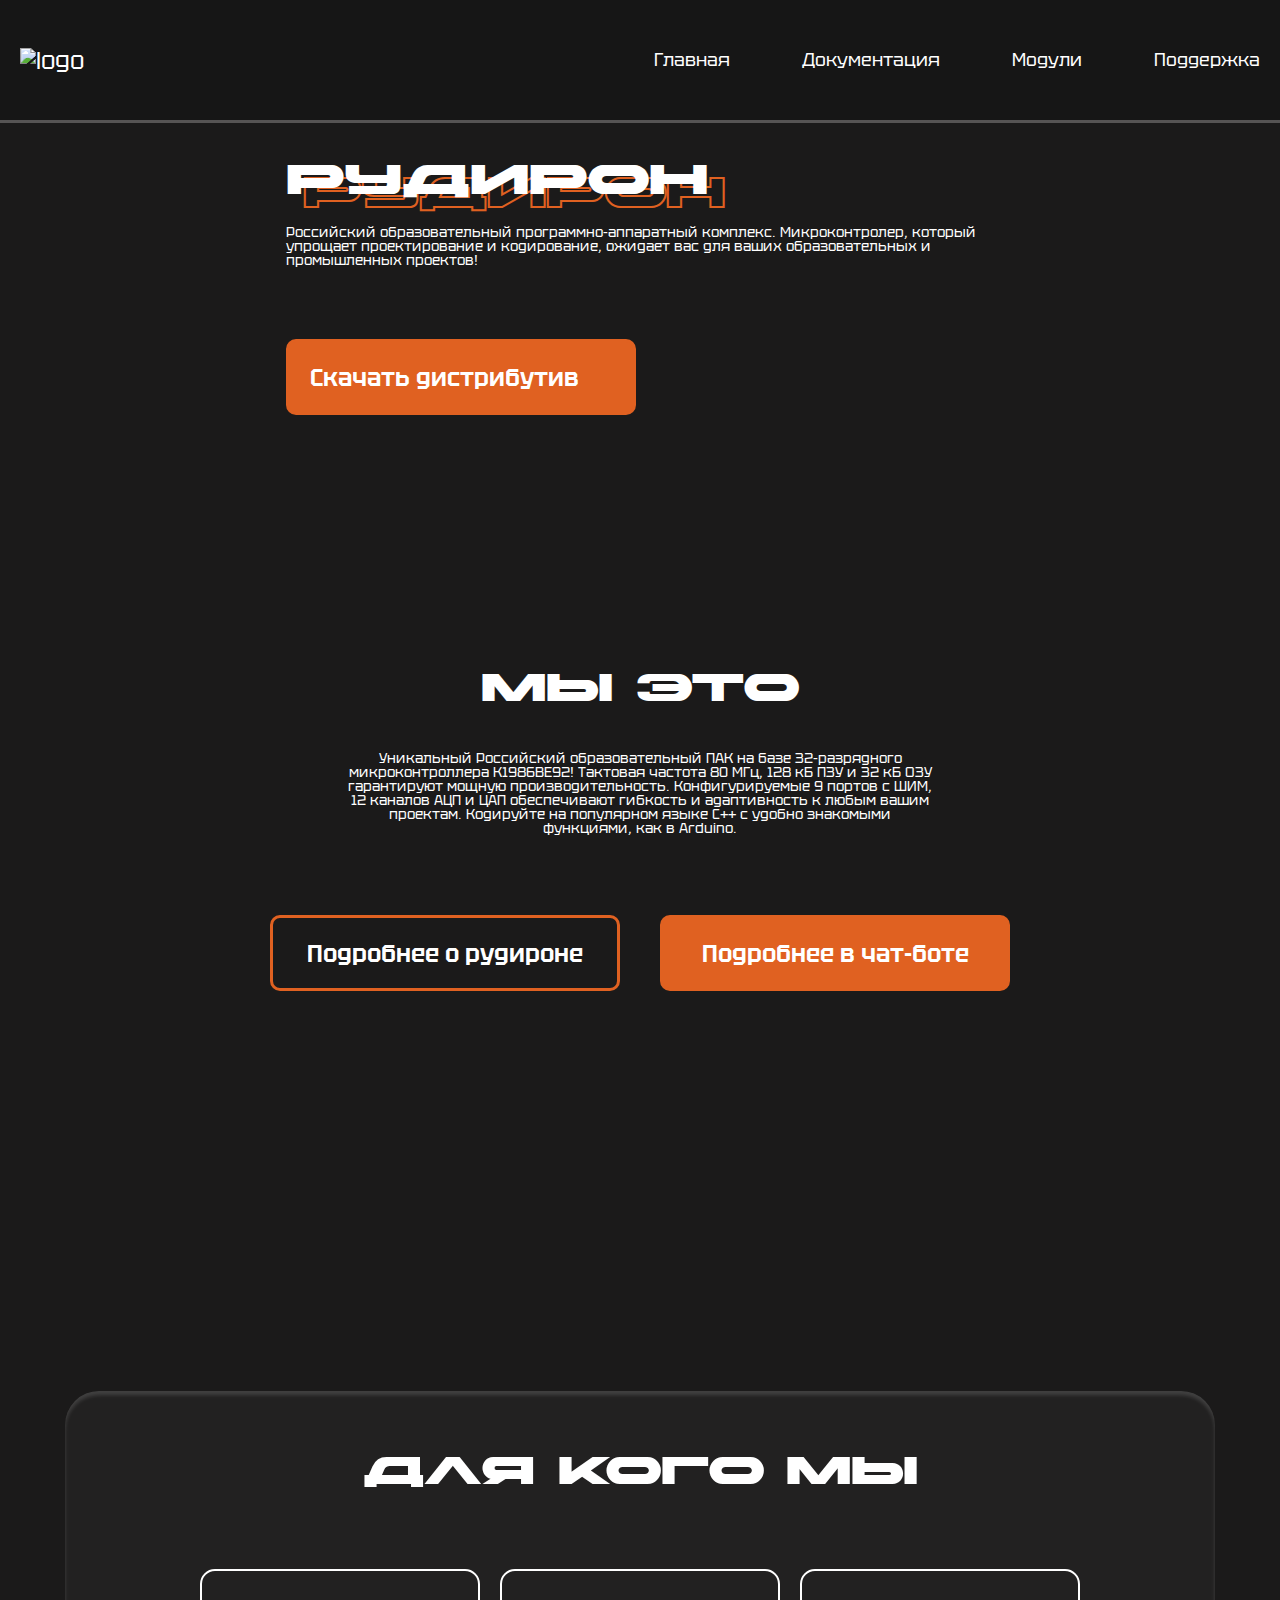
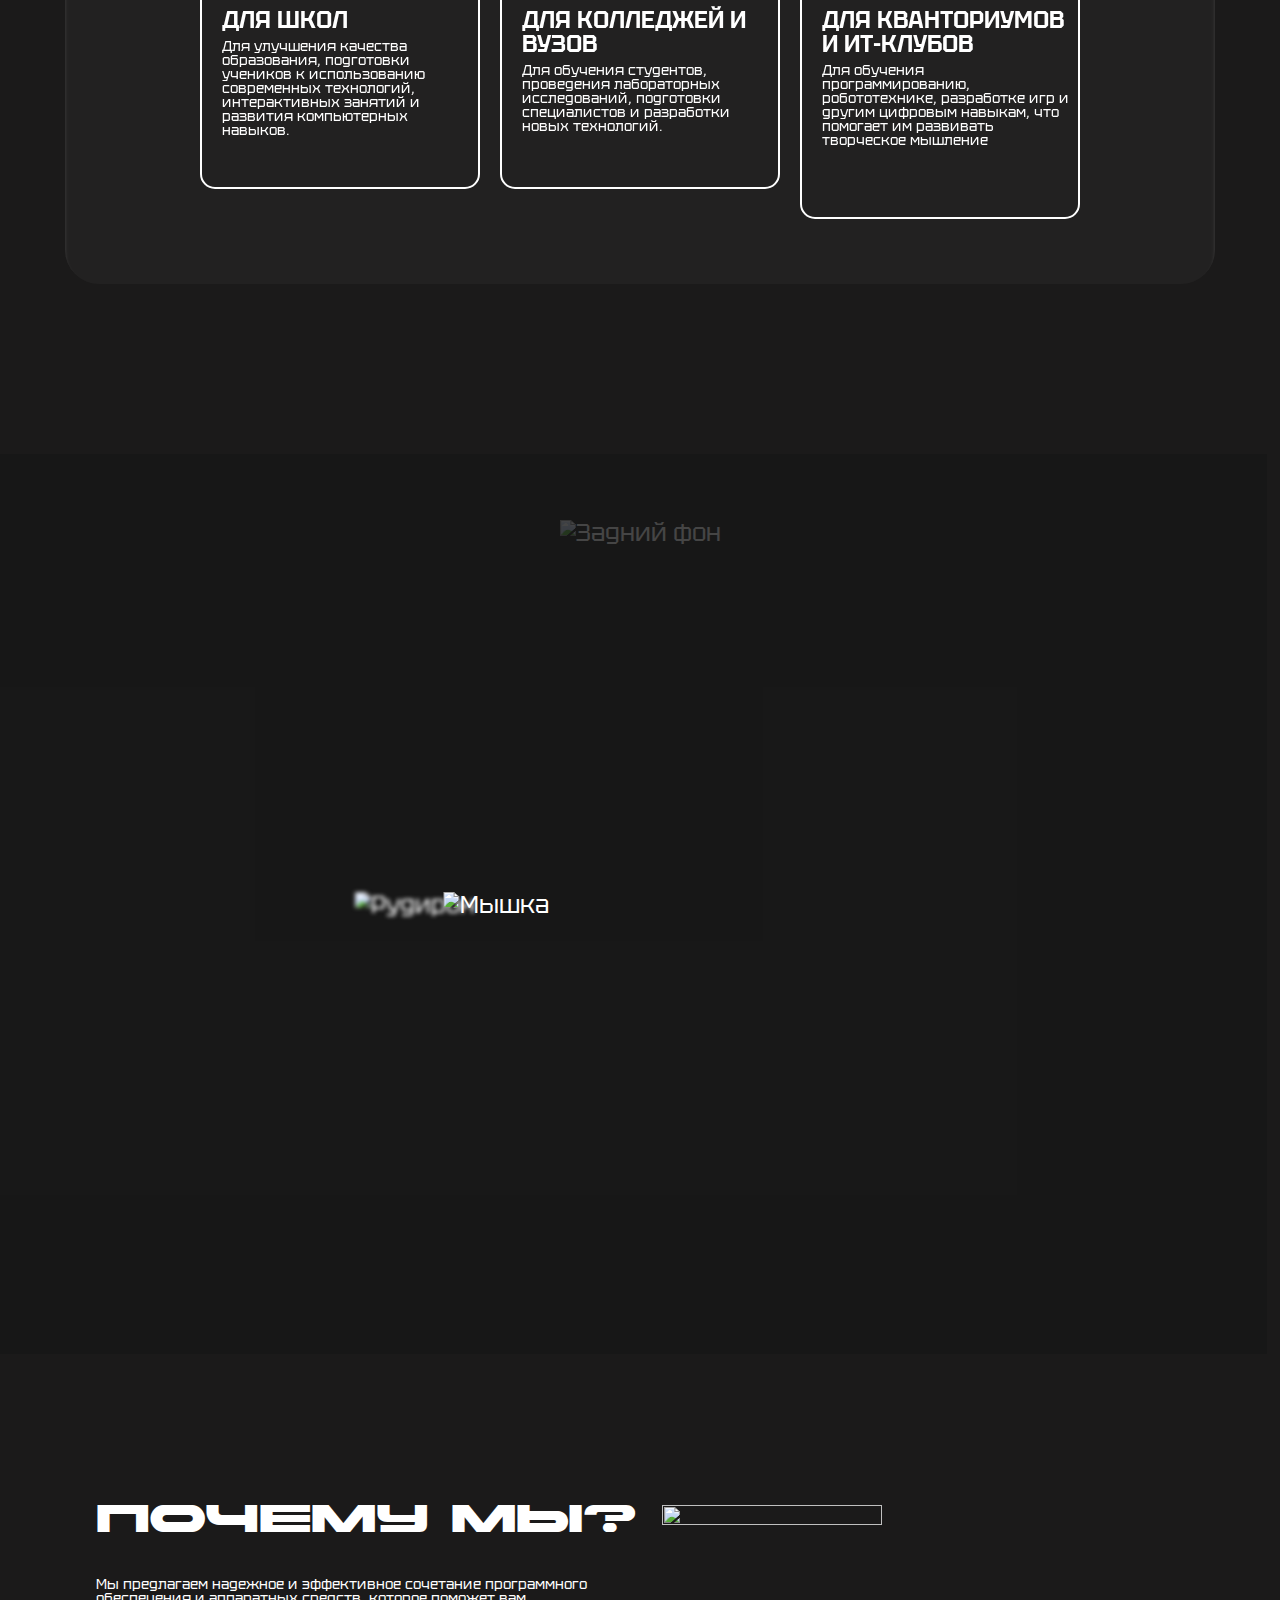
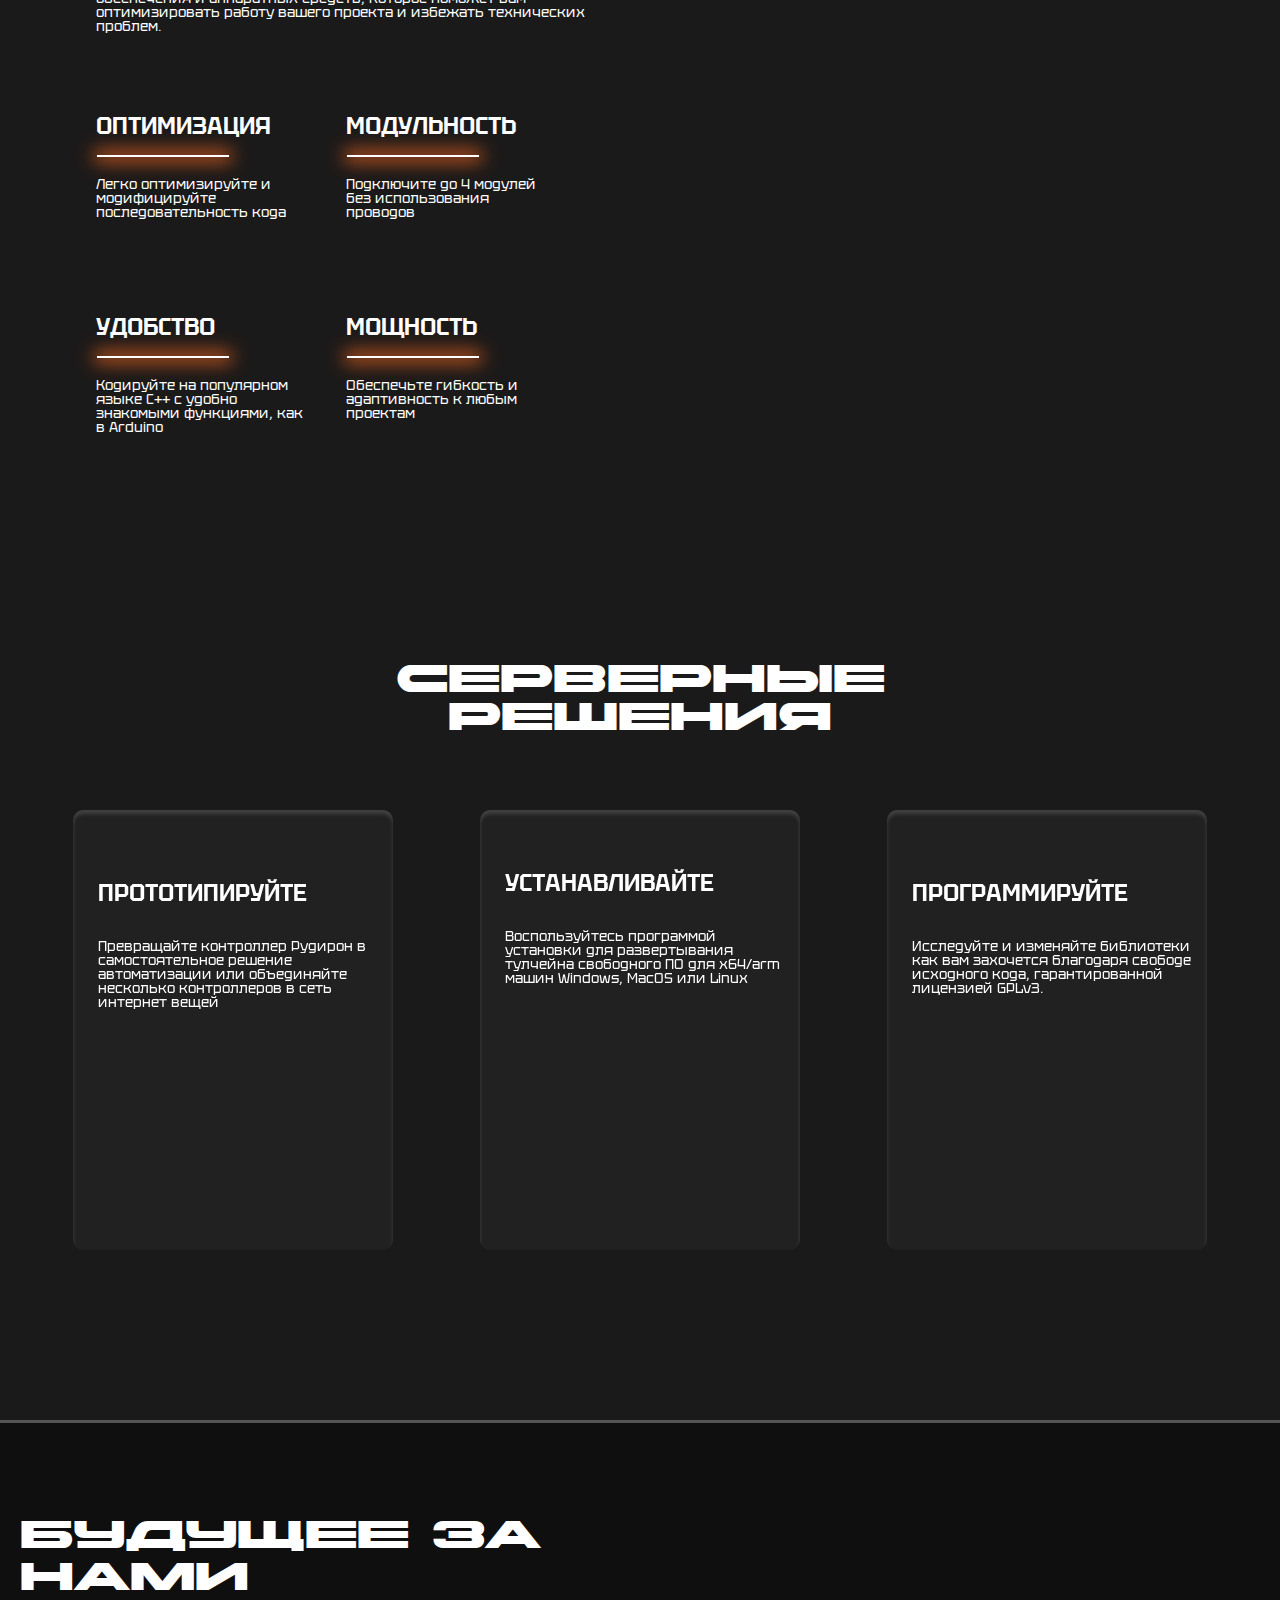
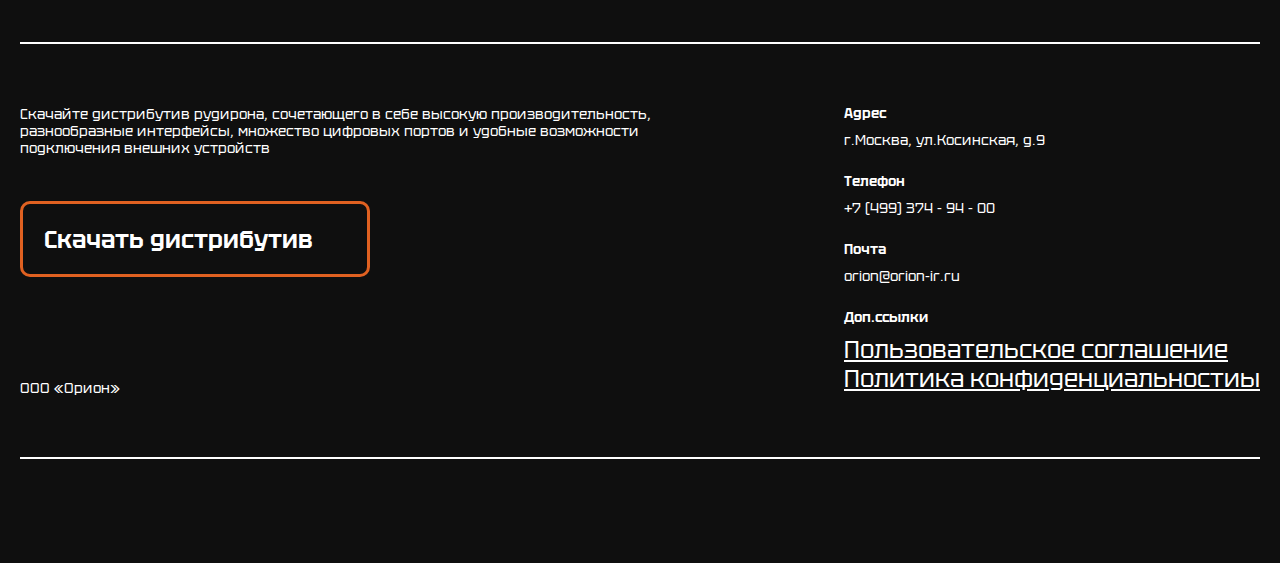
==== index.html @ d5feb209 "Add files via upload" ====
<!DOCTYPE html>
<html lang="ru">
<head>
	<meta charset="UTF-8">
	<meta name="viewport" content="width=device-width">
	<title>RUDIRON</title>
	<link rel="stylesheet" href="css/main.css">
	<link rel="stylesheet" href="css/slider.css">
	<link rel="stylesheet" href="css/index.css">
	<link rel="stylesheet" href="libs/swiper-bundle.min.css">
	<link rel="stylesheet" href="css/main-media.css">
	<link rel="stylesheet" href="./css/desktop.css">
	<link rel="stylesheet" href="./css//mobile.css">
</head>
<body>
	<div class="wrapper">
		<header id="header" class="header">
			<div class="header__container _container">
				<a href="index.html" class="header__logo">
					<img src="img/logo.svg" alt="logo" class="logo">
				</a>
				<button aria-label="Меню" class="header__burger button-reset"></button>
				<nav class="header__menu menu">
					<ul class="menu__list">
						<li class="menu__item">
							<a href="index.html" class="menu__link">Главная</a>
						</li>
						<li class="menu__item">
							<a href="docs.html" class="menu__link">Документация</a>
						</li>
						<li class="menu__item">
							<a href="" class="menu__link">Модули</a>
						</li>
						<li class="menu__item">
							<a href="support.html" class="menu__link">Поддержка</a>
						</li>
					</ul>
				</nav>
			</div>		
		</header>	
		<main id="main" class="main">	
			<div class="main__container _container">
				<div class="main__offer">
					<div class="main__information">
						<h1 class="main__title"><span class="main__title-shadow">РУДИРОН</span>РУДИРОН</h1>
						<p class="main__text">Российский образовательный программно-аппаратный комплекс. Микроконтролер,
							 который упрощает проектирование и кодирование, ожидает вас для ваших образовательных и промышленных проектов! </p>
							 <a href="" class="info-download__button button-two">Скачать дистрибутив<span class="button__download-icon"></span></a>

					</div>
					

					<img src="img/plate.png" alt="" class="main__image">
				</div>
			</div>
		</main>

		<section id="section" class="section">
			<div class="section__container _container">
				
					<div class="section__about">
						
						<h2 class="about__title">МЫ ЭТО</h2>
						<p class="about__text">Уникальный Российский образовательный ПАК на базе
							32-разрядного микроконтроллера К1986ВЕ92! Тактовая частота 80 МГц, 128 кБ ПЗУ и 32 кБ ОЗУ гарантируют мощную производительность. Конфигурируемые 9 портов с ШИМ, 
						   12 каналов АЦП и ЦАП обеспечивают гибкость и адаптивность 
						   к любым вашим проектам. Кодируйте на популярном языке C++ 
						   с удобно знакомыми функциями, как в Arduino. </p>
						<div class="about__buttons">
							<a class="about__button btn_about  button-one" onclick="togglePopup()">Подробнее о рудироне</a>

								<div class="popup" id="popup">
									<img src="img/close.svg" alt="" class="close-btn" onclick="togglePopup()">
									<div class="slider">
										<h2 class="slyder__title">РУДИРОН</h2>
										
										<div class="slides" id="slides">
											
											<div class="slide slider__block">
												<p>1. Построен на базе отечественного 32-разрядного микроконтроллера К1986ВЕ92 с тактовой частотой 80 МГц.</p>
												<p>2. ПЗУ 128 кБ – ОЗУ – 32 кБ</p>
												<p>3. Количество портов с ШИМ – до 9. Количество каналов АЦП – до 12. Количество ЦАП - 1</p>
												<p>4. Внутрисхемная отладка – используется разъем на плате для подключения J-Link программатора и пошаговой отладки с просмотром содержимого микроконтроллера.</p>
												<p>5. Разработка кода и программирование может осуществляться на любой операционной системе. Библиотеки на С++ копируют названия функций Arduino.</p>
											</div>
											<div class="slide slider__block">
												<p>6. Дополнительно к контроллеру разработаны модули для промышленных интерфейсов RS485 и CAN (реализованы на отечественных микросхемах). На плате контроллера присутствуют отдельные разъемы для их быстрой установки.</p>
												<p>7. Контроллер позволяет масштабировать себя — разъемы установлены так, что контроллеры могут нанизываться друг на друга с автоматической организацией связи по CAN-интерфейсу. Мы получаем многопроцессорный контроллер с огромным количеством цифровых портов и разнообразных устройств.</p>
												<p>8. Контроллер позволяет старшеклассникам и студентам использовать операционные системы реального времени.</p>
												
											</div>
											<div class="slide slider__block">
												<p>9. Под радиомодули выделены отдельные разъемы для прямого подключения без использования проводов с отдельным стабилизатором питания 3.3 вольта на плате контроллера.</p>
												<p>10. Контроллер позволяет подключать сразу четыре модуля без использования проводов и дополнительных плат расширения — радиомодули, ЖК-экран, гироскоп с акселерометром , один из модулей интерфейсов CAN, RS485, RS232.</p>
												
											</div>
										</div>
									</div>

									
									<div class="controls">
										<button onclick="prevSlide()"><img src="img/slider_previous.svg" alt="" class="btn__previous"></button>
										<button onclick="nextSlide()"><img src="img/slider_next.svg" alt=""class="btn__next"></button>
									</div>
								</div>
							
							<a href="" class="about__button button-two btn2">Подробнее в чат-боте</a>
						</div>
		
					</div>
			</div>
		</section>


		<section id="for-whom" class="for-whom">
			<div class="for-whom__container">
		
					<div class="for-whom-section">
						<h2 class="for-whom__title">ДЛЯ КОГО МЫ</h2>
						<div class="from-whom__cards">
							<div class="from-whom__card">
								<img src="img/image1.png" alt="" class="card__img">
								<div class="cardinftext">
								<h3 class="card__title">ДЛЯ ШКОЛ</h3>
								<p class="card__text">Для улучшения качества образования, подготовки учеников
									к использованию современных технологий, интерактивных занятий 
									и развития компьютерных навыков.</p>
								</div>
								</div>
							<div class="from-whom__card from-whom__card1">
								<img src="img/image2.png" alt="" class="card__img">
									
								<div class="cardinftext">
									<h3 class="card__title">ДЛЯ КОЛЛЕДЖЕЙ
										И ВУЗОВ</h3>
									<p class="card__text">Для обучения студентов, проведения лабораторных исследований, подготовки специалистов 
										и разработки новых технологий.</p>
								</div>
							</div>
							<div class="from-whom__card">
								<img src="img/image3.png" alt="" class="card__img">
								<div class="cardinftext">
								<h3 class="card__title">ДЛЯ КВАНТОРИУМОВ И ИТ-КЛУБОВ</h3>
								<p class="card__text">Для обучения программированию, робототехнике, разработке игр 
									и другим цифровым навыкам,
									что помогает им развивать творческое мышление </p>
							</div>
						</div>
						</div>
		
		
					</div>
			</div>
		</section>
		<section id="plate" class="plate">
		<div class="mouse_wrapp" id="mouse_wrapp">
			<img src="./img/mouse.svg" alt="Мышка" class="mouse" id="mouse">
			<img src="./img/rudiron.svg" alt="Рудирон" class="rudiron">
		  </div>
		  <div class="wrapp" id="wrapp">
			<img src="./img/sun.svg" alt="Задний фон" class="sun">
			<div class="map" id="map">
			  <div class="item-1-1" onmouseover="item_over(['item-1-1__info-1', 'item-1-1__info-2', 'item-1-1__border-1', 'item-1-1__border-2'])" onmouseout="item_out(['item-1-1__info-1', 'item-1-1__info-2', 'item-1-1__border-1', 'item-1-1__border-2'])">
				<img src="./img/desktop/item-1-1.svg" id="item-1-1__info-1" alt="GPIO-1" class="item-1-1__info-1">
				<div class="item-1-1__border-1" id="item-1-1__border-1"></div>
				<img src="./img/desktop/item-1-2.svg" id="item-1-1__info-2" alt="Разъем для TFT модуля" class="item-1-1__info-2">
				<div class="item-1-1__border-2" id="item-1-1__border-2"></div>
			  </div>
			  <div class="item_1_2" onmouseover="item_over(['item-1-2__border-1', 'item-1-2__info-1', 'item-1-2__border-2', 'item-1-2__border-3', 'item-1-2__info-2'])" onmouseout="item_out(['item-1-2__border-1', 'item-1-2__info-1', 'item-1-2__border-2', 'item-1-2__border-3', 'item-1-2__info-2'])">
				<img src="./img/desktop/item-1-3.svg" id="item-1-2__info-1" alt="Пользовательские индикаторы и кнопки" class="item-1-2__info-1">
				<div class="item-1-2__border-1" id="item-1-2__border-1"></div>
				<img src="./img/desktop/item-1-4.svg" id="item-1-2__info-2" alt="Модуль расширения CAN/UART" class="item-1-2__info-2">
				<div class="item-1-2__border-2" id="item-1-2__border-2"></div>
				<div class="item-1-2__border-3" id="item-1-2__border-3"></div>
			  </div>
			  <div class="item_1_3" onmouseover="item_over(['item-1-3__border-1', 'item-1-3__info-1'])" onmouseout="item_out(['item-1-3__border-1', 'item-1-3__info-1'])">
				<img src="./img/desktop/item-1-5.svg" id="item-1-3__info-1" alt="GPIO-2"  class="item-1-3__info-1">
				<div class="item-1-3__border-1" id="item-1-3__border-1"></div>
			  </div>
			  <div class="item_2_1" onmouseover="item_over(['item-2-1__info-1', 'item-2-1__border-1', 'item-2-1__info-2', 'item-2-1__border-2', 'item-2-1__info-3', 'item-2-1__border-3'])"  onmouseout="item_out(['item-2-1__info-1', 'item-2-1__border-1', 'item-2-1__info-2', 'item-2-1__border-2', 'item-2-1__info-3', 'item-2-1__border-3'])">
				<img src="./img/desktop/item-2-1.svg" id="item-2-1__info-1" alt="Внешнее питание" class="item-2-1__info-1">
				<div class="item-2-1__border-1" id="item-2-1__border-1"></div>
				<img src="./img/desktop/item-2-2.svg" id="item-2-1__info-2" alt="Индикатор питания" class="item-2-1__info-2">
				<div class="item-2-1__border-2" id="item-2-1__border-2"></div>
				<img src="./img/desktop/item-2-3.svg" id="item-2-1__info-3" alt="Выбор источника питания" class="item-2-1__info-3">
				<div class="item-2-1__border-3" id="item-2-1__border-3"></div>
			  </div>
			  <div class="item_2_2" onmouseover="item_over(['item-2-2__info-1', 'item-2-2__border-1', 'item-2-2__border-2', 'item-2-2__info-2', 'item-2-2__border-2', 'item-2-2__info-3', 'item-2-2__border-3',  'item-1-2__border-2',  'item-1-2__info-2', 'item-1-2__border-3'])"  onmouseout="item_out(['item-2-2__info-1', 'item-2-2__border-1', 'item-2-2__border-2','item-2-2__border-2', 'item-2-2__info-2', 'item-2-2__border-2', 'item-2-2__info-3', 'item-2-2__border-3', 'item-1-2__border-2',  'item-1-2__info-2', 'item-1-2__border-3'])">
				<img src="./img/desktop/item-2-4.svg" id="item-2-2__info-1" alt="Микроконтроллер K1986BE92QI" class="item-2-2__info-1">
				<div class="item-2-2__border-1" id="item-2-2__border-1"></div>
				<img src="./img/desktop/item-2-5.svg" id="item-2-2__info-2" alt="Программирование по USB" class="item-2-2__info-2">
				<div class="item-2-2__border-2" id="item-2-2__border-2"></div>
				<img src="./img/desktop/item-2-6.svg" id="item-2-2__info-3" alt="Индикатор UART" class="item-2-2__info-3">
				<div class="item-2-2__border-3" id="item-2-2__border-3"></div>
			  </div>
			  <div class="item_2_3" onmouseover="item_over(['item-2-3__info-1', 'item-2-3__border-1', 'item-2-3__info-2', 'item-2-3__border-2', 'item-2-3__info-3', 'item-2-3__border-3', 'item-2-3__border-4'])" onmouseout="item_out(['item-2-3__info-1', 'item-2-3__border-1', 'item-2-3__info-2', 'item-2-3__border-2', 'item-2-3__info-3', 'item-2-3__border-3', 'item-2-3__border-4'])">
				<img src="./img/desktop/item-2-7.svg" id="item-2-3__info-1" alt="Модуль расширения CAN/UART" class="item-2-3__info-1">
				<div class="item-2-3__border-1" id="item-2-3__border-1"></div>
				<img src="./img/desktop/item-2-8.svg" id="item-2-3__info-2" alt="Кнопка пробуждения" class="item-2-3__info-2">
				<div class="item-2-3__border-2" id="item-2-3__border-2"></div>
				<img src="./img/desktop/item-2-9.svg" id="item-2-3__info-3" alt="Интерфейс J-Link программатора" class="item-2-3__info-3">
				<div class="item-2-3__border-3" id="item-2-3__border-3"></div>
				<div class="item-2-3__border-4" id="item-2-3__border-4"></div>
			  </div>
			  <div class="item_3_1" onmouseover="item_over(['item-3-1__info-1', 'item-3-1__border-1', 'item-3-1__border-2', 'item-3-1__info-2', 'item-3-1__border-3'])" onmouseout="item_out(['item-3-1__info-1', 'item-3-1__border-1','item-3-1__border-2', 'item-3-1__info-2', 'item-3-1__border-3'])">
				<img src="./img/desktop/item-3-1.svg" id="item-3-1__info-1" alt="Питание радиомодуля" class="item-3-1__info-1">
				<!-- <img src="./img//item-3-4.svg" id="item-3-1__info-1" alt="Питание радиомодуля" class="item-3-1__info-1"> -->
				<div class="item-3-1__border-1" id="item-3-1__border-1"></div>
				<div class="item-3-1__border-2" id="item-3-1__border-2"></div>
				<div class="item-3-1__border-3" id="item-3-1__border-3"></div>
			  </div>
			  <div class="item_3_2" onmouseover="item_over(['item-3-2__info-1', 'item-3-2__border-1', 'item-3-2__border-2', 'item-3-2__border-3', 'item-3-2__border-4', 'item-3-1__info-1', 'item-3-1__border-1', 'item-3-1__border-3', 'item-2-2__info-1', 'item-2-2__border-1'])" onmouseout="item_out(['item-3-2__info-1', 'item-3-2__border-1', 'item-3-2__border-2', 'item-3-2__border-3', 'item-3-2__border-4', 'item-3-1__info-1', 'item-3-1__border-1', 'item-3-1__border-3', 'item-2-2__info-1', 'item-2-2__border-1'])">
				<img src="./img/desktop/item-3-2.svg" id="item-3-2__info-1" alt="" class="item-3-2__info-1">
				<div class="item-3-2__border-1" id="item-3-2__border-1"></div>
				<div class="item-3-2__border-2" id="item-3-2__border-2"></div>
				<div class="item-3-2__border-3" id="item-3-2__border-3"></div>
				<div class="item-3-2__border-4" id="item-3-2__border-4"></div>
			  </div>
			  <div class="item_3_3" onmouseover="item_over(['item-3-3__border-1', 'item-3-3__info-1', 'item-2-3__info-2', 'item-2-3__border-2'])" onmouseout="item_out(['item-3-3__border-1', 'item-3-3__info-1', 'item-2-3__info-2', 'item-2-3__border-2'])">
				<img src="./img/desktop/item-3-3.svg" id="item-3-3__info-1" alt="nRF24L01" class="item-3-3__info-1">
				<div class="item-3-3__border-1" id="item-3-3__border-1"></div>
			  </div>
			</div>
		
		
			
			<div class="map_mobile map" id="map_mobile">
			  <div class="item-1-1" onmouseover="item_over(['item-1-1__info-1_mobile', 'item-1-1__info-2_mobile', 'item-1-1__border-1_mobile', 'item-1-1__border-2_mobile'])" onmouseout="item_out(['item-1-1__info-1_mobile', 'item-1-1__info-2_mobile', 'item-1-1__border-1_mobile', 'item-1-1__border-2_mobile'])">
				<img src="./img/mobile/item-1-1.svg" id="item-1-1__info-1_mobile" alt="GPIO-1" class="item-1-1__info-1_mobile mobile">
				<div class="item-1-1__border-1_mobile" id="item-1-1__border-1_mobile"></div>
				<img src="./img/mobile/item-1-2.svg" id="item-1-1__info-2_mobile" alt="Разъем для TFT модуля" class="item-1-1__info-2_mobile mobile">
				<div class="item-1-1__border-2_mobile" id="item-1-1__border-2_mobile"></div>
			  </div>
			  <div class="item_1_2" onmouseover="item_over(['item-1-2__info-1_mobile', 'item-1-2__info-2_mobile', 'item-1-2__border-1_mobile', 'item-1-2__border-2_mobile', 'item-1-2__border-3_mobile'])" onmouseout="item_out(['item-1-2__info-1_mobile', 'item-1-2__info-2_mobile', 'item-1-2__border-1_mobile', 'item-1-2__border-2_mobile', 'item-1-2__border-3_mobile'])"  >
				<img src="./img/mobile/item-1-3.svg" id="item-1-2__info-1_mobile" alt="Пользовательские индикаторы и кнопки" class="item-1-2__info-1_mobile mobile">
				<div class="item-1-2__border-1_mobile" id="item-1-2__border-1_mobile"></div>
				<img src="./img/mobile/item-1-4.svg" id="item-1-2__info-2_mobile" alt="Модуль расширения CAN/UART" class="item-1-2__info-2_mobile mobile">
				<div class="item-1-2__border-2_mobile" id="item-1-2__border-2_mobile"></div>
				<div class="item-1-2__border-3_mobile" id="item-1-2__border-3_mobile"></div>
			  </div>
			  <div class="item_1_3" onmouseover="item_over(['item-1-3__border-1_mobile', 'item-1-3__info-1_mobile'])" onmouseout="item_out(['item-1-3__border-1_mobile', 'item-1-3__info-1_mobile'])">
				<img src="./img/mobile/item-1-5.svg" id="item-1-3__info-1_mobile" alt="GPIO-2"  class="item-1-3__info-1_mobile mobile">
				<div class="item-1-3__border-1_mobile" id="item-1-3__border-1_mobile"></div>
			  </div>
			  <div class="item_2_1" onmouseover="item_over(['item-2-1__info-1_mobile', 'item-2-1__border-1_mobile', 'item-2-1__info-2_mobile', 'item-2-1__border-2_mobile', 'item-2-1__info-3_mobile', 'item-2-1__border-3_mobile'])"  onmouseout="item_out(['item-2-1__info-1_mobile', 'item-2-1__border-1_mobile', 'item-2-1__info-2_mobile', 'item-2-1__border-2_mobile', 'item-2-1__info-3_mobile', 'item-2-1__border-3_mobile'])">
				<img src="./img/mobile/item-2-1.svg" id="item-2-1__info-1_mobile" alt="Внешнее питание" class="item-2-1__info-1_mobile mobile">
				<div class="item-2-1__border-1_mobile" id="item-2-1__border-1_mobile"></div>
				<img src="./img/mobile/item-2-2.svg" id="item-2-1__info-2_mobile" alt="Индикатор питания" class="item-2-1__info-2_mobile mobile">
				<div class="item-2-1__border-2_mobile" id="item-2-1__border-2_mobile"></div>
				<img src="./img/mobile/item-2-3.svg" id="item-2-1__info-3_mobile" alt="Выбор источника питания" class="item-2-1__info-3_mobile mobile">
				<div class="item-2-1__border-3_mobile" id="item-2-1__border-3_mobile"></div>
			  </div>
			  <div class="item_2_2" onmouseover="item_over(['item-2-2__info-1_mobile', 'item-2-2__border-1_mobile', 'item-2-2__border-2_mobile', 'item-2-2__info-2_mobile', 'item-2-2__border-2_mobile', 'item-2-2__info-3_mobile', 'item-2-2__border-3_mobile',  'item-1-2__border-2_mobile',  'item-1-2__info-2_mobile', 'item-1-2__border-3_mobile'])"   onmouseout="item_out(['item-2-2__info-1_mobile', 'item-2-2__border-1_mobile', 'item-2-2__border-2_mobile', 'item-2-2__info-2_mobile', 'item-2-2__border-2_mobile', 'item-2-2__info-3_mobile', 'item-2-2__border-3_mobile',  'item-1-2__border-2_mobile',  'item-1-2__info-2_mobile', 'item-1-2__border-3_mobile'])">
				<img src="./img/mobile/item-2-4.svg" id="item-2-2__info-1_mobile" alt="Микроконтроллер K1986BE92QI" class="item-2-2__info-1_mobile">
				<div class="item-2-2__border-1_mobile" id="item-2-2__border-1_mobile"></div>
				<img src="./img/mobile/item-2-5.svg" id="item-2-2__info-2_mobile" alt="Программирование по USB" class="item-2-2__info-2_mobile">
				<div class="item-2-2__border-2_mobile" id="item-2-2__border-2_mobile"></div>
				<img src="./img/mobile/item-2-6.svg" id="item-2-2__info-3_mobile" alt="Индикатор UART" class="item-2-2__info-3_mobile">
				<div class="item-2-2__border-3_mobile" id="item-2-2__border-3_mobile"></div>
			  </div>
			  <div class="item_2_3" onmouseover="item_over(['item-2-3__info-1_mobile', 'item-2-3__border-1_mobile', 'item-2-3__border-2_mobile'])" onmouseout="item_out(['item-2-3__info-1_mobile', 'item-2-3__border-1_mobile', 'item-2-3__border-2_mobile'])">
				<img src="./img/mobile/item-2-7.svg" id="item-2-3__info-1_mobile" alt="Интерфейс J-Link программатора" class="item-2-3__info-1_mobile mobile">
				<div class="item-2-3__border-1_mobile" id="item-2-3__border-1_mobile"></div>
				<div class="item-2-3__border-2_mobile" id="item-2-3__border-2_mobile"></div>
			  </div>
			  <div class="item_3_1" onmouseover="item_over(['item-3-1__info-1_mobile', 'item-3-1__border-1_mobile', 'item-3-1__border-2_mobile', 'item-3-1__border-3_mobile', 'item-3-1__info-2_mobile'])" onmouseout="item_out(['item-3-1__info-1_mobile', 'item-3-1__border-1_mobile','item-3-1__border-2_mobile', 'item-3-1__border-3_mobile', 'item-3-1__info-2_mobile'])">
				<img src="./img/mobile/item-3-1.svg" id="item-3-1__info-1_mobile" alt="GPIO-4" class="item-3-1__info-1_mobile mobile">
				<img src="./img/mobile/item-3-2.svg" id="item-3-1__info-2_mobile" alt="Питание радиомодуля" class="item-3-1__info-2_mobile mobile">
				<div class="item-3-1__border-1_mobile" id="item-3-1__border-1_mobile"></div>
				<div class="item-3-1__border-2_mobile" id="item-3-1__border-2_mobile"></div>
				<div class="item-3-1__border-3_mobile" id="item-3-1__border-3_mobile"></div>
			  </div>
			  <div class="item_3_2" onmouseover="item_over(['item-3-2__info-1_mobile', 'item-3-2__info-2_mobile', 'item-3-2__border-1_mobile', 'item-3-2__border-1_mobile', 'item-3-2__border-2_mobile', 'item-3-2__border-3_mobile', 'item-3-2__border-4_mobile', 'item-3-1__info-2_mobile', 'item-3-1__border-1_mobile', 'item-3-1__border-2_mobile'])" onmouseout ="item_out(['item-3-2__info-1_mobile', 'item-3-2__info-2_mobile', 'item-3-2__border-1_mobile', 'item-3-2__border-1_mobile', 'item-3-2__border-2_mobile', 'item-3-2__border-3_mobile', 'item-3-2__border-4_mobile', 'item-3-1__info-2_mobile', 'item-3-1__border-1_mobile', 'item-3-1__border-2_mobile'])">
				<img src="./img/mobile/item-3-3.svg" id="item-3-2__info-1_mobile" alt="nRF24L01" class="item-3-2__info-1_mobile mobile">
				<img src="./img/mobile/item-3-4.svg" id="item-3-2__info-2_mobile" alt="ESP-01" class="item-3-2__info-2_mobile mobile">
				<div class="item-3-2__border-1_mobile" id="item-3-2__border-1_mobile"></div>
				<div class="item-3-2__border-2_mobile" id="item-3-2__border-2_mobile"></div>
				<div class="item-3-2__border-3_mobile" id="item-3-2__border-3_mobile"></div>
				<div class="item-3-2__border-4_mobile" id="item-3-2__border-4_mobile"></div>
			  </div>
			  <div class="item_3_3" onmouseover="item_over(['item-3-3__border-1_mobile', 'item-3-3__info-1_mobile', 'item-3-3__info-2_mobile', 'item-3-3__border-2_mobile'])" onmouseout="item_out(['item-3-3__border-1_mobile', 'item-3-3__info-1_mobile', 'item-3-3__info-2_mobile', 'item-3-3__border-2_mobile'])" >
				<img src="./img/mobile/item-3-5.svg" id="item-3-3__info-1_mobile" alt="nRF24L01" class="item-3-3__info-1_mobile mobile">
				<img src="./img/mobile/item-3-6.svg" id="item-3-3__info-2_mobile" alt="nRF24L01" class="item-3-3__info-2_mobile mobile">
				<div class="item-3-3__border-1_mobile" id="item-3-3__border-1_mobile"></div>
				<div class="item-3-3__border-2_mobile" id="item-3-3__border-2_mobile"></div>
			  </div>
			</div>
		  </div>
		</section>

		<section id="rudiron-inf" class="rudiron-inf ">
	
			<div class="rudiron-inf__container servcont _container">
		
					<div class="rudiron-inf-section">
						
						<div class="rudiron-inf__block">
							<h2 class="rudiron-inf__title">ПОЧЕМУ МЫ?</h2>
							<p class="rudiron-inf__text">Мы предлагаем надежное и эффективное сочетание программного обеспечения и аппаратных средств, которое поможет вам оптимизировать работу вашего проекта 
								и избежать технических проблем. </p>
							<div class="rudiron-infmini__stroke1">	
			
							<div class="rudiron-infmini__block1">
								<h3 class="rudiron-infmini__title rudiron-infmini__title1">ОПТИМИЗАЦИЯ</h3>
								<p class="rudiron-infmini__text">Легко оптимизируйте
									и модифицируйте последовательность кода </p>
							</div>
							<div class="rudiron-infmini__block">
								<h3 class="rudiron-infmini__title">МОДУЛЬНОСТЬ</h3>
								<p class="rudiron-infmini__text">Подключите до 4 модулей без использования проводов</p>
							</div>
							</div>
							<div class="rudiron-infmini__stroke2">
							<div class="rudiron-infmini__block1">
								<h3 class="rudiron-infmini__title rudiron-infmini__title1">УДОБСТВО</h3>
								<p class="rudiron-infmini__text">Кодируйте на популярном языке C++ с удобно знакомыми функциями, 
									как в Arduino</p>
							</div>
							<div class="rudiron-infmini__block">
								<h3 class="rudiron-infmini__title rudiron-infmini__title1">МОЩНОСТЬ</h3>
								<p class="rudiron-infmini__text">Обеспечьте гибкость 
									и адаптивность
									к любым проектам</p>
							</div>
						
						</div>
						</div>
						
							<img src="img/rudiron.png" alt="" class="rudiron-inf__image">
						
		
		
					</div>
			</div>
		</section>


		  

		<section id="server-inf" class="server-inf ">
	
			<div class="server-inf__container _container">
					<div class="server-inf-section">
						<h2 class="server-inf__title">серверные решения</h2>
						<div class="server-inf__cards">
							<div class="server-inf__card">
								<img src="img/icon1.svg" alt="" class="server-card__img">
								<h3 class="server-card__title">ПРОТОТИПИРУЙТЕ</h3>
								<p class="server-card__text">Превращайте контроллер Рудирон в самостоятельное решение автоматизации или объединяйте несколько контроллеров в сеть интернет вещей</p>
							</div>
							<div class="server-inf__card">
								<img src="img/icon2.svg" alt="" class="server-card__img server-card__img1">
								<h3 class="server-card__title">УСТАНАВЛИВАЙТЕ</h3>
								<p class="server-card__text">Воспользуйтесь программой установки для развертывания тулчейна свободного ПО для x64/arm машин Windows, MacOS или Linux</p>
							</div>
							<div class="server-inf__card">
								<img src="img/icon3.svg" alt="" class="server-card__img">
								<h3 class="server-card__title">ПРОГРАММИРУЙТЕ</h3>
								<p class="server-card__text">Исследуйте и изменяйте библиотеки как вам захочется благодаря свободе исходного кода, гарантированной лицензией GPLv3.</p>
							</div>
						</div>
		
		
					</div>
			</div>
		</section>

		<footer id="footer" class="footer">
			<div class="footer__container _container">
				<h2 class="footer__title">БУДУЩЕЕ ЗА НАМИ</h2>
			
			<div class="footer__info">
				<div class="info-download">
					<div class="info-download__block">
						<p class="info-download__text">Скачайте дистрибутив рудирона,
							сочетающего в себе высокую производительность, разнообразные интерфейсы, множество
							цифровых портов и удобные возможности подключения внешних устройств</p>
						<a href="" class="info-download__button button-one">Скачать дистрибутив<span class="button__download-icon"></span></a>
					</div>
					<p class="info-download__company-title">OOO «Орион»</p>
				</div>
				<div class="info-contact">
					<p class="info-contact__title">Адрес</p>
					<p class="info-contact__text">г.Москва, ул.Косинская, д.9</p>
					<p class="info-contact__title">Телефон</p>
					<p class="info-contact__text">+7 (499) 374 - 94 - 00</p>
					<p class="info-contact__title">Почта</p>
					<p class="info-contact__text">orion@orion-ir.ru</p>
					<p class="info-contact__title">Доп.ссылки</p>
					<a href="" class="info-contact__link">Пользовательское соглашение</a>
					<a href="" class="info-contact__link">Политика конфиденциальностиы</a>
					<p class="info-contact__company-title">OOO «Орион»</p>
				</div>	
			</div>
			<div class="footer__social-media">
				<a href="">
					<img class="footer__icon" src="img/social media/vk.svg" alt="">
				</a>
				<a href="">
					<img class="footer__icon" src="img/social media/tg.svg" alt="">
				</a>
				<a href="">
					<img class="footer__icon" src="img/social media/insta.svg" alt="">
				</a>
			</div>
			</div>		
		</footer>
	</div>
	<script src="libs/swiper-bundle.min.js"></script>
	<script src="scripts/main.js"></script>
	<script src="./js/script2.js"></script>
	<script src="./js/script.js"></script>
</body>
</html>
---- css/main.css ----
@font-face {
    font-family: 'Akony';
    src: url('../fonts/akony.woff2') format('woff2'),
         url('../fonts/akony.woff') format('woff');
    font-weight: bold;
    font-style: normal;
	font-display: swap;
}

@font-face {
    font-family: 'Tektur';
    src: url('../fonts/tektur-regular.woff2') format('woff2'),
         url('../fonts/tektur-regular.woff') format('woff');
    font-weight: 400;
    font-style: normal;
	font-display: swap;
}

@font-face {
    font-family: 'Tektur';
    src: url('../fonts/tektur-semibold.woff2') format('woff2'),
         url('../fonts/tektur-semibold.woff') format('woff');
    font-weight: 600;
    font-style: normal;
	font-display: swap;
}

/*Обнуление*/
*{
	padding: 0;
	margin: 0;
	border: 0;
}
*,*:before,*:after{
	-moz-box-sizing: border-box;
	-webkit-box-sizing: border-box;
	box-sizing: border-box;
	padding: 0;
	margin: 0;
	border: 0;
}
:focus,:active{outline: none;}
a:focus,a:active{outline: none;}

nav,footer,header,aside{display: block;}

html,body{
	height: 100%;
	width: 100%;
	font-size: 100%;
	line-height: 1;
	font-size: 24px;
	-ms-text-size-adjust: 100%;
	-moz-text-size-adjust: 100%;
	-webkit-text-size-adjust: 100%;
	font-family: 'Tektur';
	font-weight: 400;
	color: #ffffff;
    background-color: #1B1A1A;
}
input,button,textarea{font-family:inherit;}

input::-ms-clear{display: none;}
button{cursor: pointer;}
button::-moz-focus-inner {padding:0;border:0;}
a, a:visited{text-decoration: none;color: white; cursor: pointer;}
a:hover{text-decoration: none;}
ul li{list-style: none;}
img{vertical-align: top;}

h1,h2,h3,h4,h5,h6{font-size:inherit;font-weight: 800;}
h1{font-size: 80px; font-family: 'Akony', sans-serif;}
h2{font-size: 56px; font-family: 'Akony', sans-serif;}
h3{font-size: 40px; font-family: 'Tektur', sans-serif; font-weight: 600;}
/*--------------------*/

._container{
	box-sizing: border-box;
	max-width:  1640px;
	margin: 0 auto;
	padding: 0;
}

.servcont{

	max-width: 85%;
}
.wrapper{
	min-height: 100%;
	display: flex;
	flex-direction: column;
}
.main{
	flex: 1 1 auto;
}

.main__container {
	padding: 0 20px;
}

/*---------HEADER-----------*/

.header{
	margin-bottom: 40px;
	background-color: #161616;
	border-bottom: 3px solid #565454;
}

.header__container{
	display: flex;
	padding: 0 20px;
	min-height: 120px;
	align-items: center;
	justify-content: space-between;
}

.header__burger {
	display: none;
}  

.logo{
	display: block;	
	width: 151px;
}

.menu__list{
	flex-wrap: wrap;
	display: flex;
}

.menu__item:not(:last-child){
	margin: 0px 72px 6px 0px;
}

.menu__link{
	font-size: 18px;
	transition: all 0.2s ease;
}

.menu__link:hover{
	color: #E06121;
}

/*---------FOOTER-----------*/

.footer{
	position: relative;
	background-color: #0F0F0F;
	border-top: 3px solid #565454;
}
.footer__container{
	position: relative;
	margin-top: 95px;
	padding: 0 20px;
	z-index: 2;
}

.footer__title{
	line-height: 110%;
	max-width: 590px;
}

.footer__info{
	margin: 40px 0px;
	padding: 62px 0px;
	border-top: 2px solid #ffffff;
	border-bottom: 2px solid #ffffff;
	display: flex;
	justify-content: space-between;
}

.info-download{
	display: flex;
	flex-direction: column;
	justify-content: space-between;
}

.info-download__block{
	margin-bottom: 100px;
	margin-right: 30px;
}

.info-download__text{
	max-width: 682px;
	line-height: 124%;
	margin-bottom: 43px;
}

.info-contact__title{
	font-weight: 600;
	margin-bottom: 13px;
}

.info-contact__text{
	margin-bottom: 27px;
}

.info-contact__link{
	margin-bottom: 5px;
	display: block;
	text-decoration: underline;
}

.info-contact__company-title {
	display: none;
}

.footer__social-media{
	display: flex;
	justify-content: space-around;
	margin: 0 auto;	
	margin-bottom: 40px;
	max-width: 750px;
}

.footer__back-round {
	position: absolute;
    width: 100%;
    height: 100%;
    background-image: url("../img/footer-ellipse.svg");
    background-repeat: no-repeat;
	background-position: bottom right;
}

/*---------Button-----------*/

.button-one{
	display: inline-flex;
	display: flex;
	justify-content: center;
	align-items: center;
	font-weight: 600;
	width: 350px;
	height: 76px;
	border-radius: 10px;
	color: #ffffff;
	border: 3px solid #E06121;
	transition: all 0.5s ease;
}

.button-one:hover{
	background-color: #E06121;
}

.button-one:active{
	transform: scaleX(0.95);
	background-color: #E06121;
}

.button-one:disabled{
	background-color: #4c4c4c;
}

.button-two{
	display: inline-flex;
	display: flex;
	justify-content: center;
	align-items: center;
	font-weight: 600;
	width: 350px;
	height: 76px;
	border-radius: 10px;
	color: #ffffff;
	background-color: #E06121;
	border: 3px solid #E06121;
	transition: all 0.5s ease;
}

.button-two:hover{
	background-color:rgb(0, 0, 0, 0) ;
	color: #ffffff;
}

.button-two:active{
	transform: scaleX(0.95);
	background-color:rgb(0, 0, 0, 0) ;
	color: #ffffff;
}

.button-two:disabled{
	background-color: #f88a53;
	border-color: #f88a53;
}

.button__download-icon {
    margin-left: 10px;
    width: 24px;
    height: 24px;
    background-image: url("../img/downld_icon.svg");
    background-repeat: no-repeat;
}

.button-reset {
	padding: 0;
	border: none;
	background-color: transparent;
	cursor: pointer;
}
---- css/slider.css ----
.popup {
    display: none;
    position: fixed;
    top: 50%;
    left: 50%;
    transform: translate(-50%, -50%) scale(0); /* Начальный размер 0 */
    background-color: #1B1A1A;
    padding: 0px 206px 120px 206px;
    border: 1px solid #ffffff;
    border-radius: 15px;
    box-shadow: 0 0 10px rgba(0, 0, 0, 0.2);
    width: 80%;
    max-height: 80%;
    overflow: hidden;
    animation: popupOpen 0.5s forwards; /* Анимация открытия */
    animation: popupOpen 0.5s forwards; /* Анимация открытия */
    z-index: 1000; /* На один уровень выше, чем затемнение */
  }
  .popup.active {
    display: block;
    
  }
  .slider {
    overflow: hidden;
    position: relative;
    margin-bottom: 20px;
  }
  .slider .slides {
    display: flex;
    transition: transform 0.5s ease; /* Плавное перелистывание */
  }
  .slider .slide {
    flex: 0 0 100%;
    padding: 50px 58px 34px 58px;

    box-sizing: border-box;
  }

  
  .controls {
    text-align: center;
  }
  .close-btn {
    position: absolute;
    top: 15px;
    right: 15px;
    cursor: pointer;
  }
  .controls button {
    font-size: 20px;
    background: none;
    border: none;
    cursor: pointer;
    margin: 0 10px;
  }

  .slyder__title{
    margin-top: 60px;
    text-align: center;
    margin-bottom: 90px;
  }
  


  .slides > div > p:not(:last-child){
    margin: 0px 0px 15px 0px;
    max-width: 990px;
  }
  
  .slider__block{
    border: 1px solid #ffffff;
    box-shadow: 0 0 20px 3px #e06121, 0 0 15px 1px #e06121, inset 0 0 1.3rem #e06121;
    border-radius: 15px;

    margin-bottom: 30px;
  }

  .popup__close{
    margin-top: 32px;
    margin-right: 40px;
  }

  .btn__previous{
    position: absolute;
    top: 400px;
    right: 90%;
    cursor: pointer;
  }
  
  .btn__next{
    position: absolute;
    top: 400px;
    right: 7%;
    cursor: pointer;
  }


  @keyframes popupOpen {
    from { transform: translate(-50%, -50%) scale(0); } /* Начальное состояние */
    to { transform: translate(-50%, -50%) scale(1); } /* Конечное состояние */
  }
  @keyframes popupClose {
    from { transform: translate(-50%, -50%) scale(1); } /* Начальное состояние */
    to { transform: translate(-50%, -50%) scale(0); } /* Конечное состояние */
  }
  
  @media (max-width: 1500px) {

    .slyder__title{
      margin-bottom: 42px;
    }
    .btn__previous{
      position: absolute;
      top: 600px;
      right: 60%;
      cursor: pointer;
    }
    
    .btn__next{
      position: absolute;
      top: 600px;
      right: 37%;
      cursor: pointer;
    }

    .popup {
      padding: 0px 120px 150px 120px;
    }
  
  }


    @media (max-width: 1460px) {

      .slyder__title{
        margin-bottom: 42px;
      }
      .btn__previous{
        position: absolute;
        top: 440px;
        right: 60%;
        cursor: pointer;
      }
      
      .btn__next{
        position: absolute;
        top: 440px;
        right: 37%;
        cursor: pointer;
      }
  
      .popup {
        padding: 0px 120px 150px 120px;
      }
    
    }

    @media (max-width: 1240px) {

      .slyder__title{
        margin-bottom: 42px;
      }
      .btn__previous{
        position: absolute;
        top: 470px;
        right: 60%;
        cursor: pointer;
      }
      
      .btn__next{
        position: absolute;
        top: 470px;
        right: 37%;
        cursor: pointer;
      }
  
      .popup {
        padding: 0px 120px 150px 120px;
      }
    
    }
    @media (max-width: 1024px) {

      p{
        font-size: 10px;
      }
      
      h3 {
        font-size: 16px;
      }
    
      .btn__previous{
        position: absolute;
        top: 420px;
        right: 60%;
        cursor: pointer;
      }
      
      .btn__next{
        position: absolute;
        top: 420px;
        right: 37%;
        cursor: pointer;
      }}

      @media (max-width: 900px) {
        .popup {
          padding: 0px 10px 140px 10px;
        }
        .close-btn{
          z-index: 5;
        }
        .slider__block{
          border:none;
          box-shadow: none;
          border-radius: none;
      
          margin-bottom: 30px;
        }

        .slider .slide {
          flex: 0 0 100%;
          padding: 20px 58px 34px 58px;
          box-sizing: border-box;
        }
        .slyder__title{
          margin-bottom: 20px;
        }
        }

        @media (max-width: 700px) {
          .popup {
            padding: 0px 10px 140px 10px;
          }
  
          .slider__block{

        
            margin-bottom: 30px;
          }
  
          .slider .slide {
            flex: 0 0 100%;
            padding: 20px 18px 34px 18px;
            box-sizing: border-box;
          }
          .slyder__title{
            margin-bottom: 20px;
          }
          }

          @media (max-width: 500px) {
            
            .close-btn{
              width: 30px;
              height: 30px;
            }
            .btn__previous{
              width: 25px;
            }
            
            .btn__next{
              width: 25px;
            }

            .popup{
              padding-bottom: 80px;
            }
              }
  
       
             
      
                @media (max-width: 360px) {
                  
                  
                  .btn__previous{
                    width: 17px;
                  }
                  
                  .btn__next{
                    width: 17px;
                  }
      
                  .popup{
                    padding-bottom: 50px;
                  }
                  .slyder__title{
                    margin-bottom: 5px;
                  }
                    }
---- css/index.css ----
.main__offer{
	display: flex;
	justify-content: space-between;
	margin-top: 40px;
	align-items: center;
	flex-wrap: wrap-reverse;
}

.main__text{
	max-width: 708px;
	margin-top: 20px;
	margin-bottom: 72px;
}

.main__image{
	max-width: 100%;
}

.main__title{
	z-index: 1;
	position: relative;
}

.main__title-shadow{
	position: absolute;
	-webkit-text-stroke: 2px #E06121;
	color: rgb(0, 0, 0, 0);
	left: 17px;
	top: 13px;
	z-index: -1; 
	
}

.about__title{
	margin: 0 auto;
	text-align: center;
	margin-top: 258px;
	margin-bottom: 40px;
	
}

.about__text{
	max-width: 820px;
	text-align: center;
	margin: 0 auto; 
	margin-bottom: 80px;
}

.about__buttons{
	display: flex;
	margin: 0 auto;
	justify-content: space-around;
	max-width: 780px;
	margin-bottom: 300px;

}

.for-whom-section{
	margin: 0 auto;
	margin-top: 100px;
	background-color: rgba(255, 255, 255, 0.03);
	border-radius: 34px;
	padding: 65px 100px;
	backdrop-filter: blur(46px);
	max-width: 1720px;
	margin-bottom: 170px;
	box-shadow: inset rgb(255, 255, 255, 0.05) 0px 0px 70px 0px;
	box-shadow: inset rgb(255, 255, 255, 0.15) 0px 4px 4px 0px;
}

.for-whom__title{
	margin: 0 auto;
	text-align: center;
	margin-bottom: 75px;
}

.from-whom__cards{
	display: flex;
	justify-content: space-between;
	margin: 0 auto;
	flex-wrap: wrap;
}

.from-whom__card{
	border: 2px solid white;
	border-radius: 15px;
	
	width: 32%;
	
}

.card__img{
	max-width: 100%;
}

.card__title{
	max-width: 420px;
	margin-bottom: 8px;
}

.card__text{
	max-width: 435px;
	margin-bottom: 50px;
}

.cardinftext{
	padding-left: 42px;
	padding-top: 22px;
	padding-right: 5px;
}

.server-inf__title{
	text-align: center;
	max-width: 724px;
	margin: 0 auto;
	margin-bottom: 70px;
	margin-top: 230px;
}

.server-inf__cards{
	display: flex;
	justify-content: space-between;
	margin: 0 auto;
	flex-wrap: wrap;
	margin-bottom: 140px;
}

.server-inf__card{
	background-color: rgba(255, 255, 255, 0.03);
	border-radius: 10px;
	backdrop-filter: blur(20px);
	width: 460px;
	height: 545px;
	box-shadow: inset rgb(255, 255, 255, 0.05) 0px 0px 70px 0px;
	box-shadow: inset rgb(255, 255, 255, 0.15) 0px 4px 4px 0px;
}

.server-card__img{
	display: block;
	margin: 0 auto; 
	margin-top: 20px;
	margin-bottom: 50px;
}

.server-card__img1{
	display: block;
	margin: 0 auto; 
	margin-top: 20px;
	margin-bottom: 40px;
}


.server-card__title{
	margin-left: 25px;
	margin-bottom: 35px;
}

.server-card__text{
	max-width: 400px;
	margin-left: 25px;
}

.server-inf{
	background-image: url(../img/server-wall.svg);
	background-repeat: no-repeat;
	background-position: center
}

.for-whom{
	background-image: url(../img//background-lines.svg);
	background-repeat: no-repeat;
	background-position: center;
	background-position: 50% -120%;

}

.section__container{
	position: relative;
}

.wallpaper{
	position: absolute;
	z-index: 0;
}

.section__about{
	z-index: 2;
}

.section{
	background-image: url(../img/about-wall.svg);
	background-repeat: no-repeat;
	background-position: 50% 85%;
}

.for-whom{
	padding-right: 15px;
	padding-left: 15px;
}


.rudiron-inf-section{
	display: flex;
	
	width: 100%;
}

.rudiron-inf__image{
	position: relative;
	right: 67px;
	width: 60%;
	
}

.rudiron-inf__text{
	margin-top: 35px;
	margin-bottom: 80px;
	width: 800px;
}

.rudiron-infmini__text{
	max-width: 340px;
	margin-top: 20px;
}

.rudiron-infmini__stroke1{
	display: flex;
	margin-bottom: 95px;
}

.rudiron-infmini__stroke2{
	display: flex;
}

.rudiron-infmini__block1{
	margin-right: 70px;
}

.wrapp{
	margin-bottom: 150px;
}

.server-inf {
    padding-right: 15px;
    padding-left: 15px;
}

h2{
	max-width: 800px;
}

.rudiron-inf__image{
	left: -10px;
}

.rudiron-infmini__title{
	position: relative;
	padding: 0 0 20px 0;
	&::after{
		content: '';
		position: absolute;
		width: 132px;
		bottom: 0;
		height: 2px;
		right: 205px;
		border: 1px solid #fff;
		background-color: #ffffff;
		margin: 0 0 0 -25px;
		box-shadow: 0 0 20px 3px #e06121, 0 0 15px 1px #e06121, inset 0 0 1.3rem #e06121;
	}
}
@media (max-width: 1800px){
	.main__title{
		font-size: 42px;
	}

	.rudiron-inf__image {
    width: 50%;
	height: 50%;
}
	.rudiron-inf__text{
		max-width: 800px;
	}
	.server-inf__cards{
		padding-left: 15px;
		padding-right: 15px;
		justify-content: space-around;
	}

	.for-whom-section{
		margin-left: 15px;
		margin-right: 15px;
	}
}
@media (max-width: 1558px) {
	.main__offer {
		justify-content: center;
	}
	.rudiron-inf__image{
		position: relative;
		right: 67px;
		width: 45%;
		left: 25px;
	}

	.rudiron-inf__text{
		max-width: 680px;
	}



	h2{
		font-size: 38px;
	}

	.rudiron-infmini__block1 {
		margin-right: 35px;
	}

	.rudiron-inf__text{
		max-width: 520px;;
	}
	.card__img {
		max-width: 100%;
	}

	.from-whom__card {
		width: 380px;
	}
	
	.cardinftext {
		padding-left: 20px;
		padding-top: 12px;
		padding-right: 5px;
	}
	.for-whom-section {
		padding-left: 0px;
		padding-right: 0px;
	}
	h3 {
		font-size: 24px;
	}

	.from-whom__cards {
		margin-left: 20px;
		margin-right: 20px;
	}
	.rudiron-infmini__title{
		position: relative;
		padding: 0 0 20px 0;
		&::after{
			content: '';
			position: absolute;
			width: 132px;
			bottom: 0;
			height: 2px;
			right: 195px;
			border: 1px solid #fff;
			background-color: #ffffff;
			margin: 0 0 0 -25px;
			box-shadow: 0 0 20px 3px #e06121, 0 0 15px 1px #e06121, inset 0 0 1.3rem #e06121;
		}
	}
}

@media (max-width: 1460px) {

	.rudiron-infmini__title{
		position: relative;
		padding: 0 0 20px 0;
		&::after{
			content: '';
			position: absolute;
			width: 132px;
			bottom: 0;
			height: 2px;
			right: 82px;
			border: 1px solid #fff;
			background-color: #ffffff;
			margin: 0 0 0 -25px;
			box-shadow: 0 0 20px 3px #e06121, 0 0 15px 1px #e06121, inset 0 0 1.3rem #e06121;
		}
	}
	p{
		font-size: 14px;
	}

	.from-whom__card1{
		margin-left: 20px;
		margin-right: 20px;
	}

	.from-whom__card {
		width: 280px;
		max-height: 340px;
	}
	
	.for-whom{
		padding-left: 50px;
		padding-right: 50px;
		background-position: 50% 50%;
	}
	.from-whom__cards{
		justify-content: center;
	}
	
	.server-inf__card{
		width: 340px;
		height: 440px;
		max-width: 320px;
		padding-right: 10px;
	}


	.from-whom__card:not(:last-child){
		margin-bottom: 30px;
		
	}
	.rudiron-infmini__text {
    	max-width: 215px;
	}
	.server-inf__card:not(:last-child){
		margin-bottom: 30px;
	}
	.about__text{
		max-width: 590px;
	}
	.main__image {
		max-width: 40%;
	}
	.main__offer{
		margin-top: 0;
	}


}

@media (max-width: 1200px) {
	.rudiron-infmini__stroke1{
		margin-bottom: 42px;
	}
	.rudiron-inf__image{
		display: none;
	}
	.rudiron-inf{
		background-image: url(../img/rudiron.png);
		background-repeat: no-repeat;
		background-size: 50%;
		background-position: 100% 50%;
	}
}


@media (max-width: 1070px) {
	.rudiron-infmini__title{
		position: relative;
		padding: 0 0 20px 0;
		&::after{
			content: '';
			position: absolute;
			width: 102px;
			bottom: 0;
			height: 2px;
			right: 56px;
			border: 1px solid #fff;
			background-color: #ffffff;
			margin: 0 0 0 -25px;
			box-shadow: 0 0 20px 3px #e06121, 0 0 15px 1px #e06121, inset 0 0 1.3rem #e06121;
		}
	}
	.server-card__img{
		width: 40%;
	}
	.rudiron-inf__text{
		max-width: 380px;
	}

	.rudiron-infmini__text{
		max-width: 160px;
	}
	h3{
		font-size: 24px;
	}
	.server-inf__cards{
		flex-direction: column;
		justify-content: center;
		align-items: center;
	}

	.from-whom__cards {
		justify-content: center;
		flex-direction: column;
		align-items: center;
	}

	.from-whom__card1{
		margin-left: 0;
		margin-right: 0;
	}
	 

	.from-whom__card {
		width: 320px;
		
	}

	.about__buttons{
		flex-direction: column;
		align-items: center;
	}
	.btn_about{
		margin-bottom: 20px;
	}

	.server-inf__card{
		height: 340px;
		width: 320px;
	}

	.server-card__title{
		margin-bottom: 20px;
	}
	h1{
		font-size: 42px;
	}
}

@media (max-width: 1024px) {

	.main__text {
		max-width: 600px;
		margin-bottom: 42px;
	}

	.from-whom__card {
		width: 210px;
	}

	h3 {
		font-size: 16px;
	}

	.cardinftext {
		padding-left: 20px;
		padding-top: 10px;
		padding-right: 5px;
	}

	.button-two{
		width: 280px;
		height: 54px;
		font-size: 10px;
	}
	
	.button-one{
		width: 280px;
		height: 54px;
		font-size: 10px;
	}
}

@media (max-width: 800px) {
	.rudiron-infmini__stroke1{
		margin-bottom: 42px;
	}

	.rudiron-inf__text {
		max-width: 280px;
	}
	.rudiron-inf__image{
		display: none;
	}
	.rudiron-inf{
		background-image: url(../img/rudiron.png);
		background-repeat: no-repeat;
		background-size: 45%;
		background-position: 100% 0%;
	}

	.rudiron-infmini__title1{
		position: relative;
		padding: 0 0 20px 0;
		&::after{
			content: '';
			position: absolute;
			width: 102px;
			bottom: 0;
			height: 2px;
			right: 58px;
			border: 1px solid #fff;
			background-color: #ffffff;
			margin: 0 0 0 -25px;
			box-shadow: 0 0 20px 3px #e06121, 0 0 15px 1px #e06121, inset 0 0 1.3rem #e06121;
		}
	}
}


@media (max-width: 480px) {
	.main__offer {
		justify-content: space-between;
	}

	.for-whom-section{
		padding-left: 5px;
		padding-right: 5px;
	}

	.main__image {
		max-width: 60%;
	}
	body{
		font-size: 11px;
	}
	.main__offer{
		margin: 0;
	}
	.main__image{
		margin: 0 auto;
	}
	.main__title{
		font-size: 26px;
	}
	.main__title-shadow{
		font-size: 26px;
		left: 6px;
		top: 3px;
	}

	.main__text{
		margin-top: 10px;
		margin-bottom: 25px;
	}


	.button-two{
		padding-left: 50px;
		padding-right: 50px;	
		padding-top: 23px;
		padding-bottom: 23px;
	}

	.button-one{
		width: 154px;
		padding-top: 23px;
		padding-bottom: 23px;
	}
	.info-download__button{
		width: 154px;
		height: 32px;	
		font-size: 10px;
		padding-left: 8px;
	}

	.button__download-icon
	{
		background-size: 10px 10px;
		background-position: left;
		margin-left: 5px;
	}
	.about__title{
		margin-top: 170px;
	}
	.about__text{
		width: 280px;
		margin-bottom: 30px;
	}

	.about__buttons {
		flex-direction: column;
		align-items: center;
		margin: 0;
	}

	.btn_about{
		margin-bottom: 10px;
	}

	.section{
		background-image: url(../img/second_page.svg);
		background-position: 50% 0%;
	}
	.for-whom-section{
		width: 300px;
	}

	h3{
		font-size: 15px;
	}
	.btn2{
		margin-bottom: 60px;	
	}
	
	

	.card__title {
		margin-top: 4px;
		margin-left: 12.4px;
		margin-bottom: 3px;
	}
	.card__text {

		margin-left: 12.4px;
		margin-bottom: 15px;
	}
	.for-whom {
		padding-left: 10px;
		padding-right: 10px;
		background-position: 50% 50%;
	}
	.for-whom-section {
		margin: 0 auto;
		margin-top: 100px;
		
		border-radius: 8px;
		padding: 25px 15px;

		max-width: 1720px;
		margin-bottom: 80px;
	}
	.for-whom__title {
		
		margin-bottom: 25px;
	}

	.from-whom__card {
		width: 200px;
		border-radius: 9px;
}

	.rudiron-inf__text{
		font-size: 11px;
		width: 187px;

}

.for-whom {
    background-image: url(../img/Group_351.svg);
	background-position: 50% 50%;

}

.wrapp {

	padding-top: 60px;
	margin-bottom: 0;
}

.rudiron-inf__image{
width: 240px;
height: 180px;
display: none;
}

.rudiron-inf__title{
	width: 200px;
}

.rudiron-infmini__block1{
	margin-right: 20px;
}
._container{
	width: 290px;
}
.rudiron-infmini__stroke1 {
    
    margin-bottom: 20px;
}

.rudiron-inf__text {
    margin-top: 15px;
    margin-bottom: 80px;
	
}

.rudiron-infmini__title{
	position: relative;
	padding: 0 0 20px 0;
	&::after{
		content: '';
		position: absolute;
		width: 75px;
		right: 56px;
		
	}
}

.rudiron-infmini__title1{
	position: relative;
	padding: 0 0 20px 0;
	&::after{
		content: '';
		position: absolute;
		width: 75px;
		right: 62px;
	}
}

.rudiron-inf{
	background-image:url(../img/rudiron.png);
	background-size: 60%;
	background-repeat: no-repeat;
	background-position: 130% 0%;
}

.server-inf__title {
    width: 270px;
    margin-bottom: 32px;
    margin-top: 100px;
}
.server-card__img {
    margin-top: 13px;
    margin-bottom: 17px;
		width: 45px;

}
.server-inf__card {

    border-radius: 10px;
    width: 180px;
    height: 210px;
	margin-top: 17px;
}

.server-card__text{
	width: 164px;
	margin-left: 7px;
}
.server-inf__cards{
	margin-bottom: 90px;
	justify-content: center;
}

.server-inf {
    background-image: url(../img/Group352.svg);
    background-repeat: no-repeat;
    background-position: center;
}

.button-two{
	width: 144px;
	height: 31px;
	font-size: 10px;
}

.button-one{
	width: 144px;
	height: 31px;
	font-size: 10px;
}
}

@media (max-width: 340px) {
	.rudiron-infmini__title{
		position: relative;
		padding: 0 0 20px 0;
		&::after{
			content: '';
			position: absolute;
			width: 70px;
			bottom: 0;
			height: 2px;
			right: 55px;
			border: 1px solid #fff;
			background-color: #ffffff;
			margin: 0 0 0 -25px;
			box-shadow: 0 0 20px 3px #e06121, 0 0 15px 1px #e06121, inset 0 0 1.3rem #e06121;
		}
	}}
---- css/main-media.css ----
@media (max-width: 1024px) {

    h2 {
        font-size: 21px;
        line-height: 110%;
    }

    p { 
        font-size: 11px;
    }

    .header__container {
        padding: 0 15px;
    }

    .logo {
        width: 83px;
    }

    .header {
        border-bottom: 1px solid #565454;
        margin-bottom: 50px;
    }

    .header__container {
        min-height: 49px;
    }

    .header__burger {
        display: inline-block;
        position: relative;
        width: 40px;
        height: 40px;
        z-index: 1500;
    }

    .header__burger::after {
        position: absolute;
        content: "";
        top: 0;
        left: 12%;
        width: 100%;
        height: 100%;
        background-image: url("../img/burger.svg");
        background-repeat: no-repeat;
    }

    .header__menu {
        position: absolute;
        top: 0;
        left: 0;
        z-index: 1010;
        margin: 0;
        padding: 50px;
        padding-top: 100px;
        width: 100%;
        height: fit-content;
        background-color: rgba(27, 26, 26, 0.7);
        overflow-y: hidden;
        visibility: hidden;
        transform: translateY(-120%);
        transition: visibility 0.3s ease-in-out, transform 0.3s ease-in-out;
    }

    .header__menu--active {
        visibility: visible;
        transform: none;
    }

    .menu__list {
        flex-direction: column; 
        align-items: flex-end;
    }

    .menu__item {
        display: inline-block;
        width: max-content;
        margin: 0;
        font-size: 24px;
    }

    .menu__item:not(:last-child) {
        margin: 0;
        margin-bottom: 60px;
    }

    .main__container {
        padding: 0 15px;
    }

    .footer {
        border-top: 1px solid #fff;
    }

    .footer__container {
        margin-top: 29px;
        padding: 0 15px;
    }

    .footer__title {
        max-width: 70%;
    }

    .footer__info {
        flex-direction: column;
        margin: 23px 0;
        padding: 23px 0 13px;
        border-top: 1px solid #ffffff;
        border-bottom: 1px solid #ffffff;;
    }

    .info-download {
        display: none;
    }

    .info-contact__title {
        margin-bottom: 7px;
    }

    .info-contact__text {
        margin-bottom: 13px;
    }

    .info-contact__link {
        margin-bottom: 8px;
        font-size: 11px;
    }

    .info-contact__link:nth-child(2n+1) {
        margin-bottom: 42px;
    }

    .info-contact__company-title {
        display: block;
    }

    .footer__social-media {
        padding: 0 55px;
        margin-bottom: 16px;
    }

    .footer__icon {
        width: 20px;
    }

    .button-two {
        min-height: 0;
        border-radius: 5px;
        border: 1px solid #E06121;
        font-size: 10px;
    }

    .button-one {
        min-height: 0;
        border-radius: 5px;
        border: 1px solid #E06121;
        font-size: 10px;
    }
}
---- css/desktop.css ----
.mouse {
  transform: translate(-100%, 0px);
  animation: mouse 2.5s ease infinite; 
  transition: all .8s ease-in-out;
  z-index: 2;
  width: 10%;
}
@keyframes mouse {
  0% {
    transform: translate(-50%, 0px);
  } 33% {
    transform: translate(25%, 0px);
  } 100% {
    transform: translate(-50%, 0px);
  }
}
.rudiron {
  position: absolute;
  z-index: 1;
  filter: blur(2px);
  transform: translate(-5%, 0%);
  width: 40%;
}
.mouse_wrapp {
  position: absolute;
  display: flex;
  justify-content: center;
  align-items: center;
  height: 100%;
  width: 99%;
  z-index: 998;
  transition: all .4s ease-in-out;
  background-color: #171717CC;
  opacity: 1;
}
.wrapp {
  display: flex;
  justify-content: center;
  align-items: center;
  background-color: #1B1A1A;
  transition: all .4s ease-in-out;
  width: 100%;
  overflow: hidden;
  height: 100vh;
}
.sun {
  position: absolute;
  height: 60vw;
}
.map {
  position: relative;
  transform: rotate(-24deg); 
  width: 40vw;
  height: 30vw;
  display: grid;
  grid-template-rows: 1.15fr 1fr 1fr;
  grid-template-columns: 1.4fr 1fr 1fr;
  background-image: url('../img/rect.png');
  background-repeat: no-repeat;
  background-size: cover;
  background-size: 100% 100%;
}

.map > div > div {
  border: 4px solid #FF6A00;
  filter: blur(3px);
  position: absolute;
  transition: opacity .7s ease-in-out;
  opacity: 0;
}
.map > div > img {
  position: absolute;
  transition: opacity .7s ease-in-out;
  transform: rotate(24deg);
  opacity: 0;
}
/* 1 - 1 */
.item-1-1 {
  width: 100%;
  height: 100%;
}
.item-1-1__info-1 {
  width: 70%;
  top: -55%;
  left: -31%;
}
.item-1-1__info-2 {
  width: 70%;
  top: -39%;
  left: -50%;
}
.item-1-1__border-1 {
  width: 9%;
  height: 8%;
  top: 10%;
  left: 5.5%;
}
.item-1-1__border-2 {
  width: 21%;
  height: 10%;
  top: 0;
  left: 17%;
}
/* 1 - 2 */
.item_1_2 {
  width: 100%;
  height: 100%;
}
.item-1-2__info-1 {
  width: 70%;
  top: -30%;
  left: -11%;
}
.item-1-2__border-1 {
  width: 24.5%;
  height: 22%;
  top: 1%;
  left: 40%;
  opacity: 0;
}
.item-1-2__info-2 {
  width: 125%;
  top: 43%;
  left: 47%;
}
.item-1-2__border-2 {
  width: 6.5%;
  height: 5.5%;
  top: 24%;
  left: 45%;
}
.item-1-2__border-3 {
  width: 3%;
  height: 12%;
  top: 24.5%;
  left: 63%;
}
/* 1 - 3  */
.item_1_3 {
  width: 100%;
  height: 100%;
}
.item-1-3__info-1 {
  width: 45%;
  top: 2%;
  left: 75%;
}
.item-1-3__border-1 {
  width: 22%;
  height: 11%;
  top: -1%;
  left: 66%;
}
.item_2_1 {
  width: 100%;
  height: 100%;
}
.item-2-1__info-1 {
  width: 70%;
  top: 7%;
  left: -29%;
}
.item-2-1__border-1 {
  width: 4%;
  height: 16%;
  top: 34%;
  left: 32%;
} 
.item-2-1__info-2 {
  width: 70%;
  top: 8%;
  left: -42%;
}
.item-2-1__border-2 {
  width: 2.5%;
  height: 6%;
  top: 41%;
  left: 19.8%;
}
.item-2-1__info-3 {
  width: 70%;
  top: 12%;
  left: -52%;

}
.item-2-1__border-3 {
  width: 4%;
  height: 11%;
  top: 40%;
  left: 9%;
}

.item_2_2 {
  width: 100%;
  height: 100%;
}
.item-2-2__info-1 {
  width: 100%;
  top: 82%;
  left: 52%;
}
.item-2-2__border-1 {
  width: 11%;
  height: 14%;
  top: 49%;
  left: 52%;
}
.item-2-2__info-2 {
  width: 100%;
  top: 31%;
  left: -59%;
}
.item-2-2__border-2 {
  width: 6%;
  height: 8%;
  top: 55%;
  left: 38%;
}
.item-2-2__info-3 {
  width: 90%;
  top: 22%;
  left: -50.5%;
}
.item-2-2__border-3 {
  width: 3%;
  height: 14%;
  top: 37.5%;
  left: 38.5%;
}

.item_2_3 {
  width: 100%;
  height: 100%;
}
.item-2-3__info-1 {
  width: 80%;
  top: 77%;
  left: 72%;
}
.item-2-3__border-1 {
  width: 4.5%;
  height: 16%;
  top: 50%;
  left: 74%;
}
.item-2-3__info-2 {
  width: 50%;
  top: 92%;
  left: 84%;
}
.item-2-3__border-2 {
  width: 11%;
  height: 49%;
  top: 24%;
  left: 88%;
}
.item-2-3__info-3 {
  width: 90%;
  top: 53%;
  left: 73%;
}
.item-2-3__border-3 {
  width: 4.5%;
  height: 16%;
  top: 32%;
  left: 74%;
}
.item-2-3__border-4 {
  width: 7%;
  height: 9%;
  top: 75%;
  left: 89%;
}
/* 3 - 1 */
.item_3_1 {
  width: 100%;
  height: 100%;
}
.item-3-1__info-1 {
  width: 120%;
  top: 61%;
  left: -70%;
}
.item-3-1__border-1 {
  width: 8%;
  height: 8%;
  top: 78%;
  left: 8%;
}
.item-3-1__border-2 {
  width: 22%;
  height: 11%;
  top: 87%;
  left: 16%;
}
.item-3-1__border-3 {
  width: 8%;
  height: 11%;
  top: 87%;
  left: 45%;
  border-radius: 50%;
}
.item_3_2 {
  width: 100%;
  height: 100%;
}
.item-3-2__info-1 {
  width: 45%;
  top: 86%;
  left: 36%;
}
.item-3-2__border-1 {
  width: 7%;
  height: 17%;
  left: 38%;
  top: 80%;
}
.item-3-2__border-2 {
  width: 7%;
  height: 16%;
  top: 81%;
  left: 59%;
}
.item-3-2__border-3 {
  width: 12%;
  height: 5%;
  top: 78%;
  left: 46%;
}
.item-3-2__border-4 {
  width: 5%;
  height: 12%;
  top: 86%;
  left: 54%;
}
.item_3_3 {
  width: 100%;
  height: 100%;
}
.item-3-3__info-1 {
  width: 31%;
  top: 98%;
  left: 69%;

}
.item-3-3__border-1 {
  width: 21%;
  height: 11%;
  top: 87%;
  left: 67%;
}
---- css/mobile.css ----
.map_mobile > div > div {
  border: 4px solid #FF6A00;
  filter: blur(3px);
  position: absolute;
  transition: opacity .7s ease-in-out;
  opacity: 0;
  pointer-events: none;
}
.map_mobile > div > img {
  position: absolute;
  transition: opacity .7s ease-in-out;
  transform: rotate(24deg);
  opacity: 0;
  pointer-events: none;
}

.map_mobile {
width: 80vw;
height: 65vw;
}

/* 1 - 1 */
.item-1-1 {
  width: 100%;
  height: 100%;
}
.item-1-1__info-1_mobile {
  width: 30%;
  top: -59%;
  left: 23%;
}
.item-1-1__info-2_mobile {
  width: 55%;
  top: -30%;
  left: 35%;
}
.item-1-1__border-1_mobile {
  width: 9%;
  height: 8%;
  top: 10%;
  left: 5.5%;
}
.item-1-1__border-2_mobile {
  width: 21%;
  height: 10%;
  top: 0;
  left: 17%;
}
/* 1 - 2 */
.item_1_2 {
  width: 100%;
  height: 100%;
}
.item-1-2__info-1_mobile {
  width: 40%;
  top: -30%;
  left: 21%;
}
.item-1-2__border-1_mobile {
  width: 24.5%;
  height: 22%;
  top: 1%;
  left: 40%;
  opacity: 0;
}
.item-1-2__info-2_mobile {
  width: 55%;
  top: -24%;
  left: 58%;
}
.item-1-2__border-2_mobile {
  width: 6.5%;
  height: 5.5%;
  top: 24%;
  left: 45%;
}
.item-1-2__border-3_mobile {
  width: 3%;
  height: 12%;
  top: 24.5%;
  left: 63%;
}
/* 1 - 3  */
.item_1_3 {
  width: 100%;
  height: 100%;
}
.item-1-3__info-1_mobile {
  width: 40%;
  top: 3%;
  left: 82%;
}
.item-1-3__border-1_mobile {
  width: 22%;
  height: 13%;
  top: -3%;
  left: 66%;
}

/* 2 Ряд  id = 2@ */

.item_2_1 {
  width: 100%;
  height: 100%;
}
.item-2-1__info-1_mobile {
  width: 70%;
  top: 55%;
  left: 16%;
}
.item-2-1__info-2_mobile {
  width: 57%;
  top: 48%;
  left: -16%;
}
.item-2-1__info-3_mobile{
  width: 36%;
  top: -10%;
  left: 9%;
}
.item-2-1__border-1_mobile {
  width: 4%;
  height: 16%;
  top: 34%;
  left: 32%;
} 
.item-2-1__border-2_mobile {
  width: 2.5%;
  height: 6%;
  top: 41%;
  left: 19.8%;
}
.item-2-1__border-3_mobile {
  width: 4%;
  height: 11%;
  top: 40%;
  left: 9%;
}

.item_2_2 {
  width: 100%;
  height: 100%;
}
.item-2-2__info-1_mobile {
  width: 50%;
  top: 45%;
  left: -18%;
}
.item-2-2__info-2_mobile {
  width: 43%;
  top: 63%;
  left: 41%;
}
.item-2-2__info-3_mobile {
  width: 40%;
  top: -3%;
  left: 10.5%;
}
.item-2-2__border-3_mobile {
  width: 3%;
  height: 14%;
  top: 37.5%;
  left: 38.5%;
}
.item-2-2__border-1_mobile {
  width: 11%;
  height: 14%;
  top: 49%;
  left: 52%;
}
.item-2-2__border-2_mobile {
  width: 6%;
  height: 8%;
  top: 55%;
  left: 38%;
}



.item_2_3 {
  width: 100%;
  height: 100%;
}
.item-2-3__info-1_mobile {
  width: 50%;
  top: 0%;
  left: 51%;
}
.item-2-3__border-1_mobile {
  width: 4.5%;
  height: 16%;
  top: 32%;
  left: 74%;
}
.item-2-3__border-2_mobile {
  width: 11%;
  height: 49%;
  top: 24%;
  left: 88%;
}
/* 3 - 1 */
.item_3_1 {
  width: 100%;
  height: 100%;
}
.item-3-1__info-1_mobile {
  width: 40%;
  top: 101%;
  left: 22%;
}
.item-3-1__border-1_mobile {
  width: 8%;
  height: 8%;
  top: 78%;
  left: 8%;
}
.item-3-1__info-2_mobile {
  width: 73%;
  top: 91%;
  left: 7%;
}
.item-3-1__border-2_mobile {
  width: 8%;
  height: 11%;
  top: 87%;
  left: 45%;
  border-radius: 50%;
}
.item-3-1__border-3_mobile {
  width: 21%;
  height: 10%;
  top: 87%;
  left: 16%;
}

.item_3_2 {
  width: 100%;
  height: 100%;
}
.item-3-2__info-1_mobile {
  width: 40%;
  top: 88%;
  left: 49%;
}
.item-3-2__info-2_mobile {
  width: 38%;
  top: 95%;
  left: 38%;
}
.item-3-2__border-1_mobile {
  width: 7%;
  height: 17%;
  left: 38%;
  top: 80%;
}
.item-3-2__border-2_mobile {
  width: 7%;
  height: 16%;
  top: 81%;
  left: 59%;
}
.item-3-2__border-3_mobile {
  width: 12%;
  height: 5%;
  top: 78%;
  left: 46%;
}
.item-3-2__border-4_mobile {
  width: 5%;
  height: 12%;
  top: 86%;
  left: 54%;
}

.item_3_3 {
  width: 100%;
  height: 100%;
}
.item-3-3__info-1_mobile {
  width: 70%;
  top: -19%;
  left: 44%;
}
.item-3-3__info-2_mobile {
  width: 24%;
  top: 86%;
  left: 51%;
}
.item-3-3__border-1_mobile {
  width: 7%;
  height: 8%;
  top: 76%;
  left: 89%;
}
.item-3-3__border-2_mobile {
  width: 22%;
  height: 11%;
  top: 87%;
  left: 66%;
}

@media screen and (max-width: 700px) {
  .mouse {
    width: 20%;
  }
  .rudiron {
    width: 70vw;
  }
  .sun {
    width: 100%;
    height: 100%;
  }
}
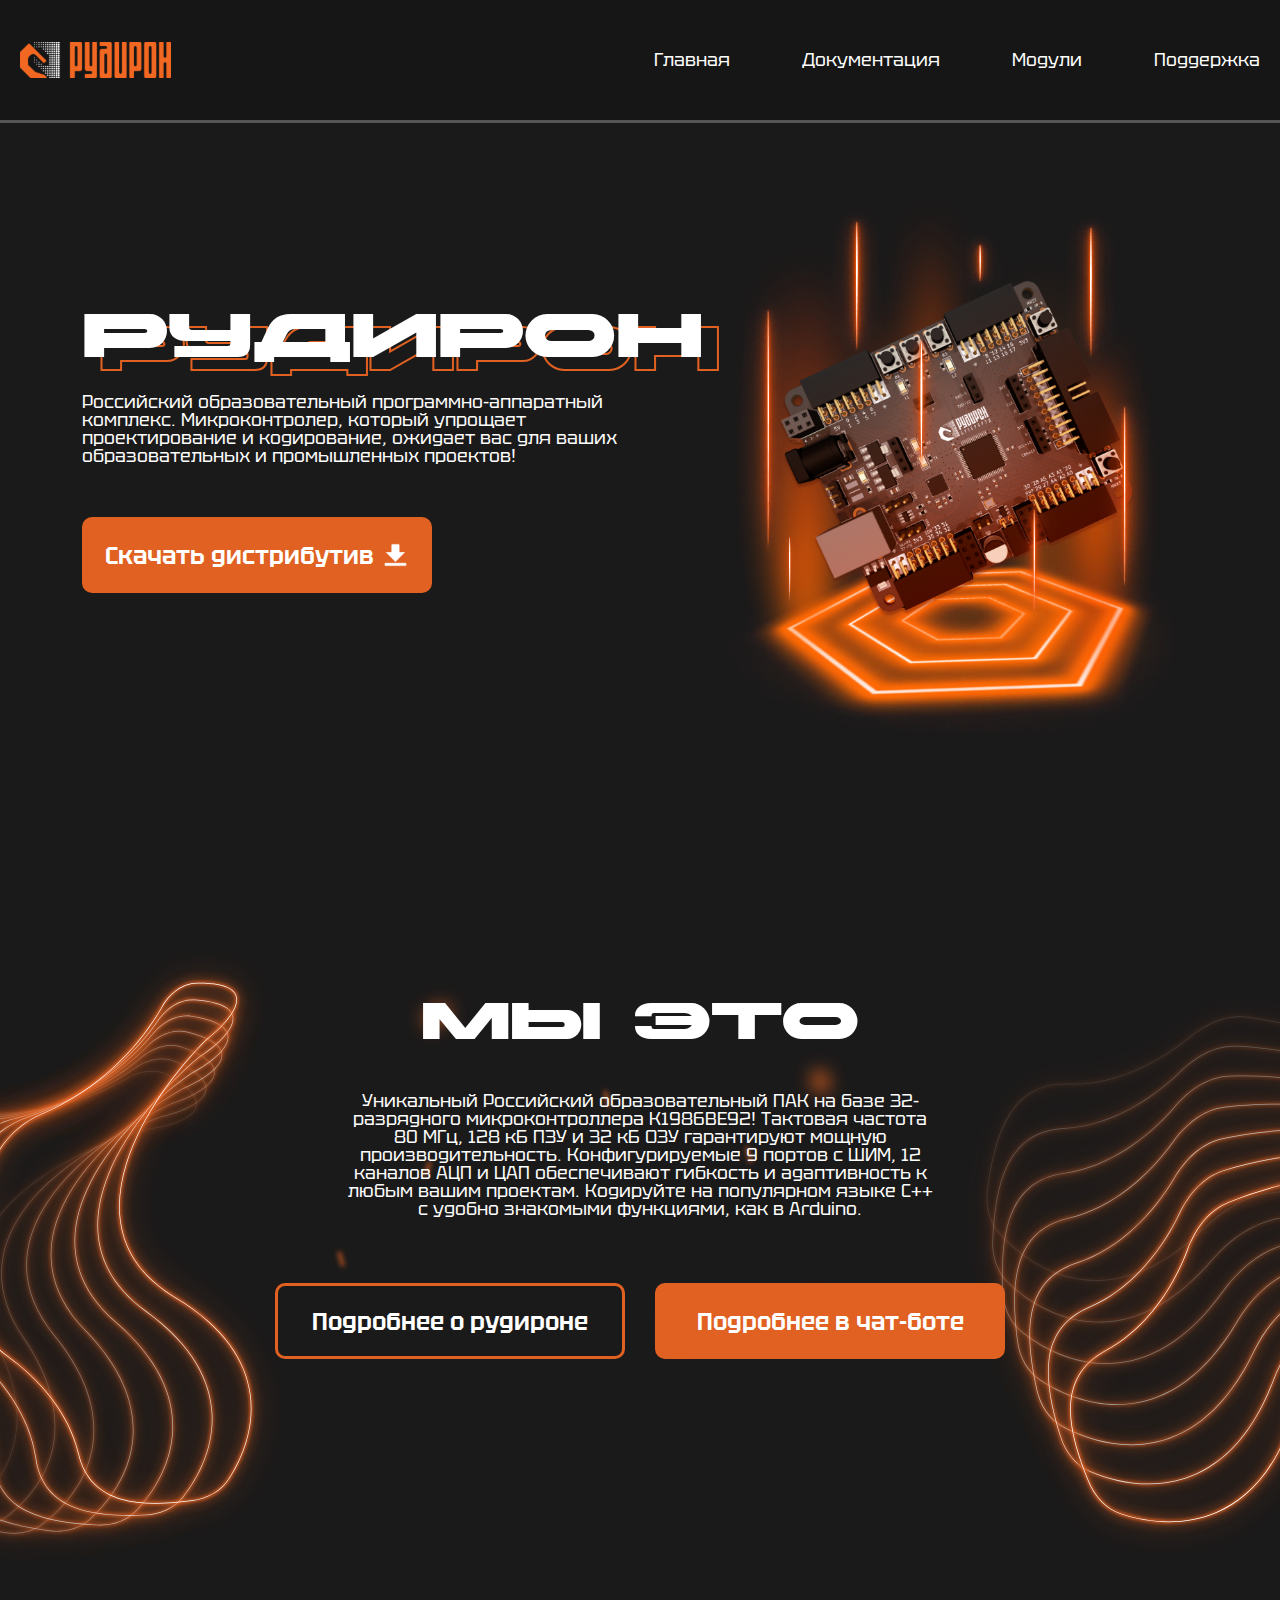
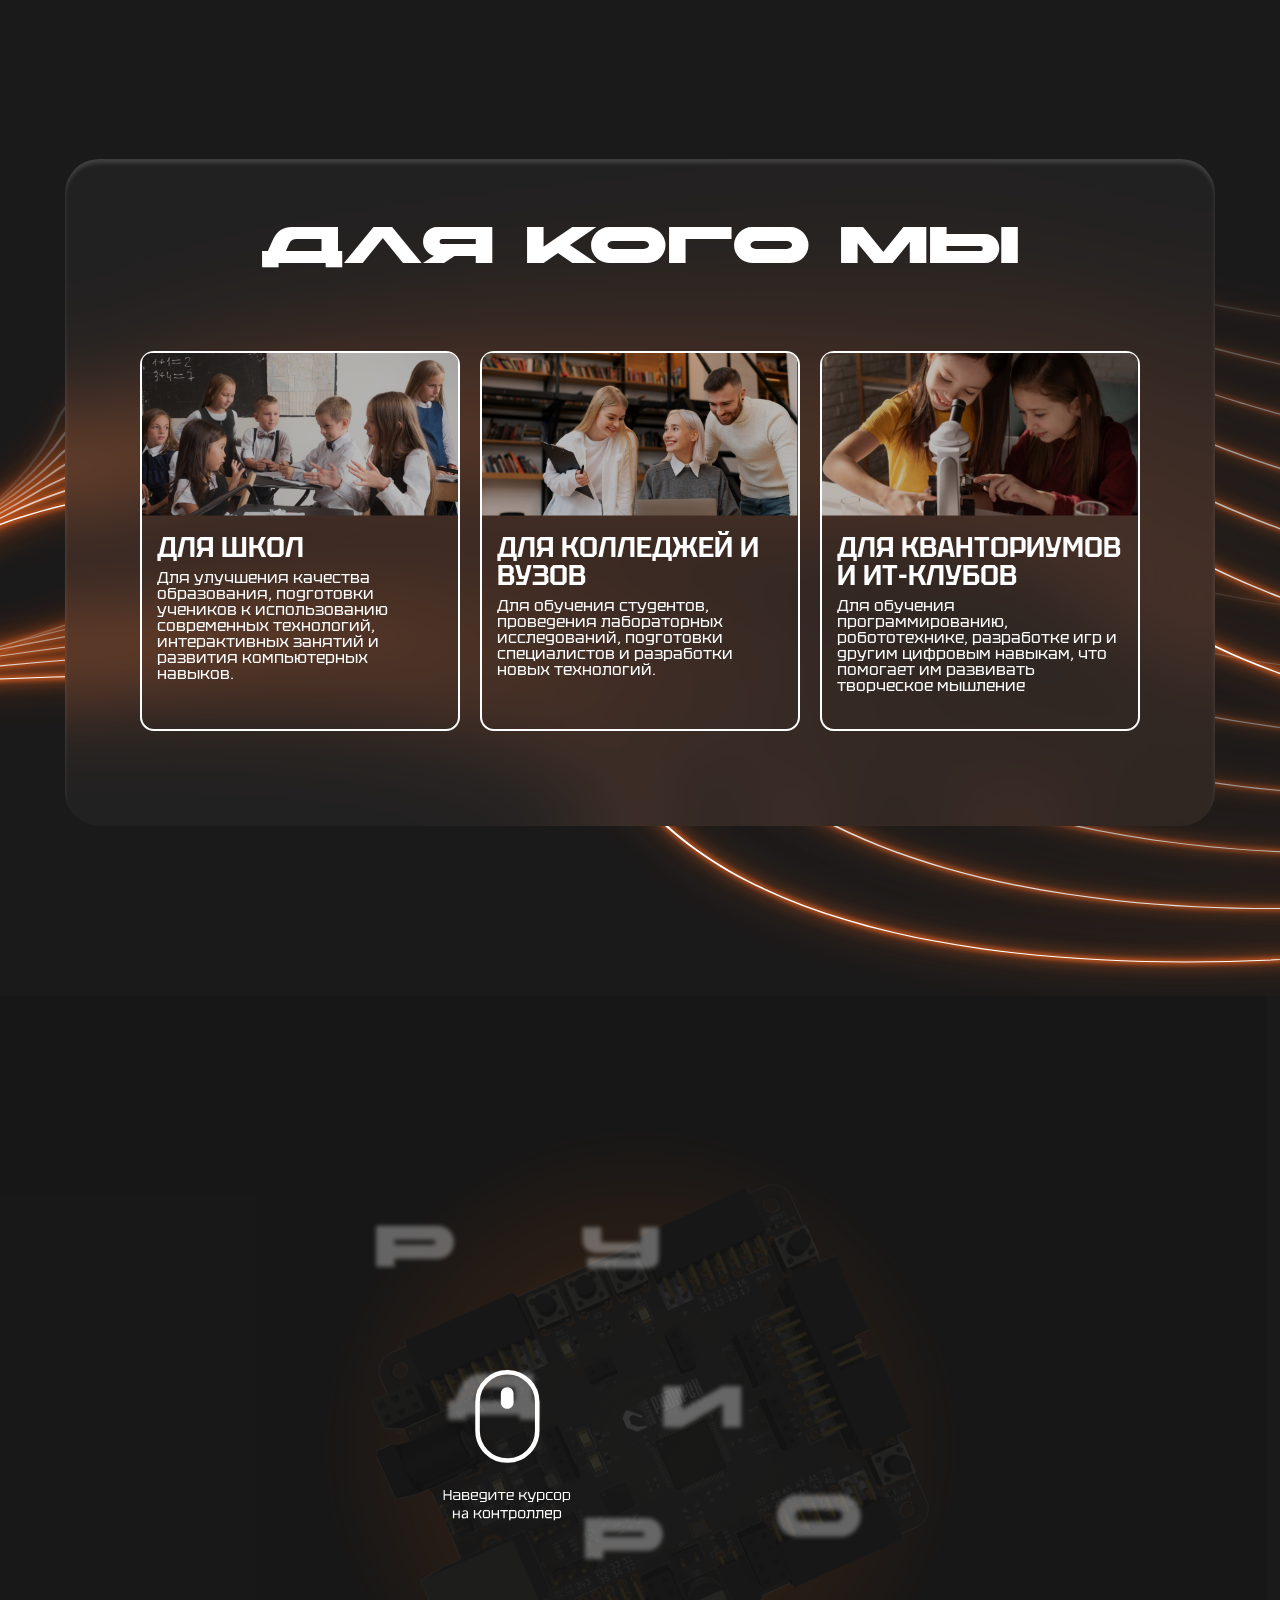
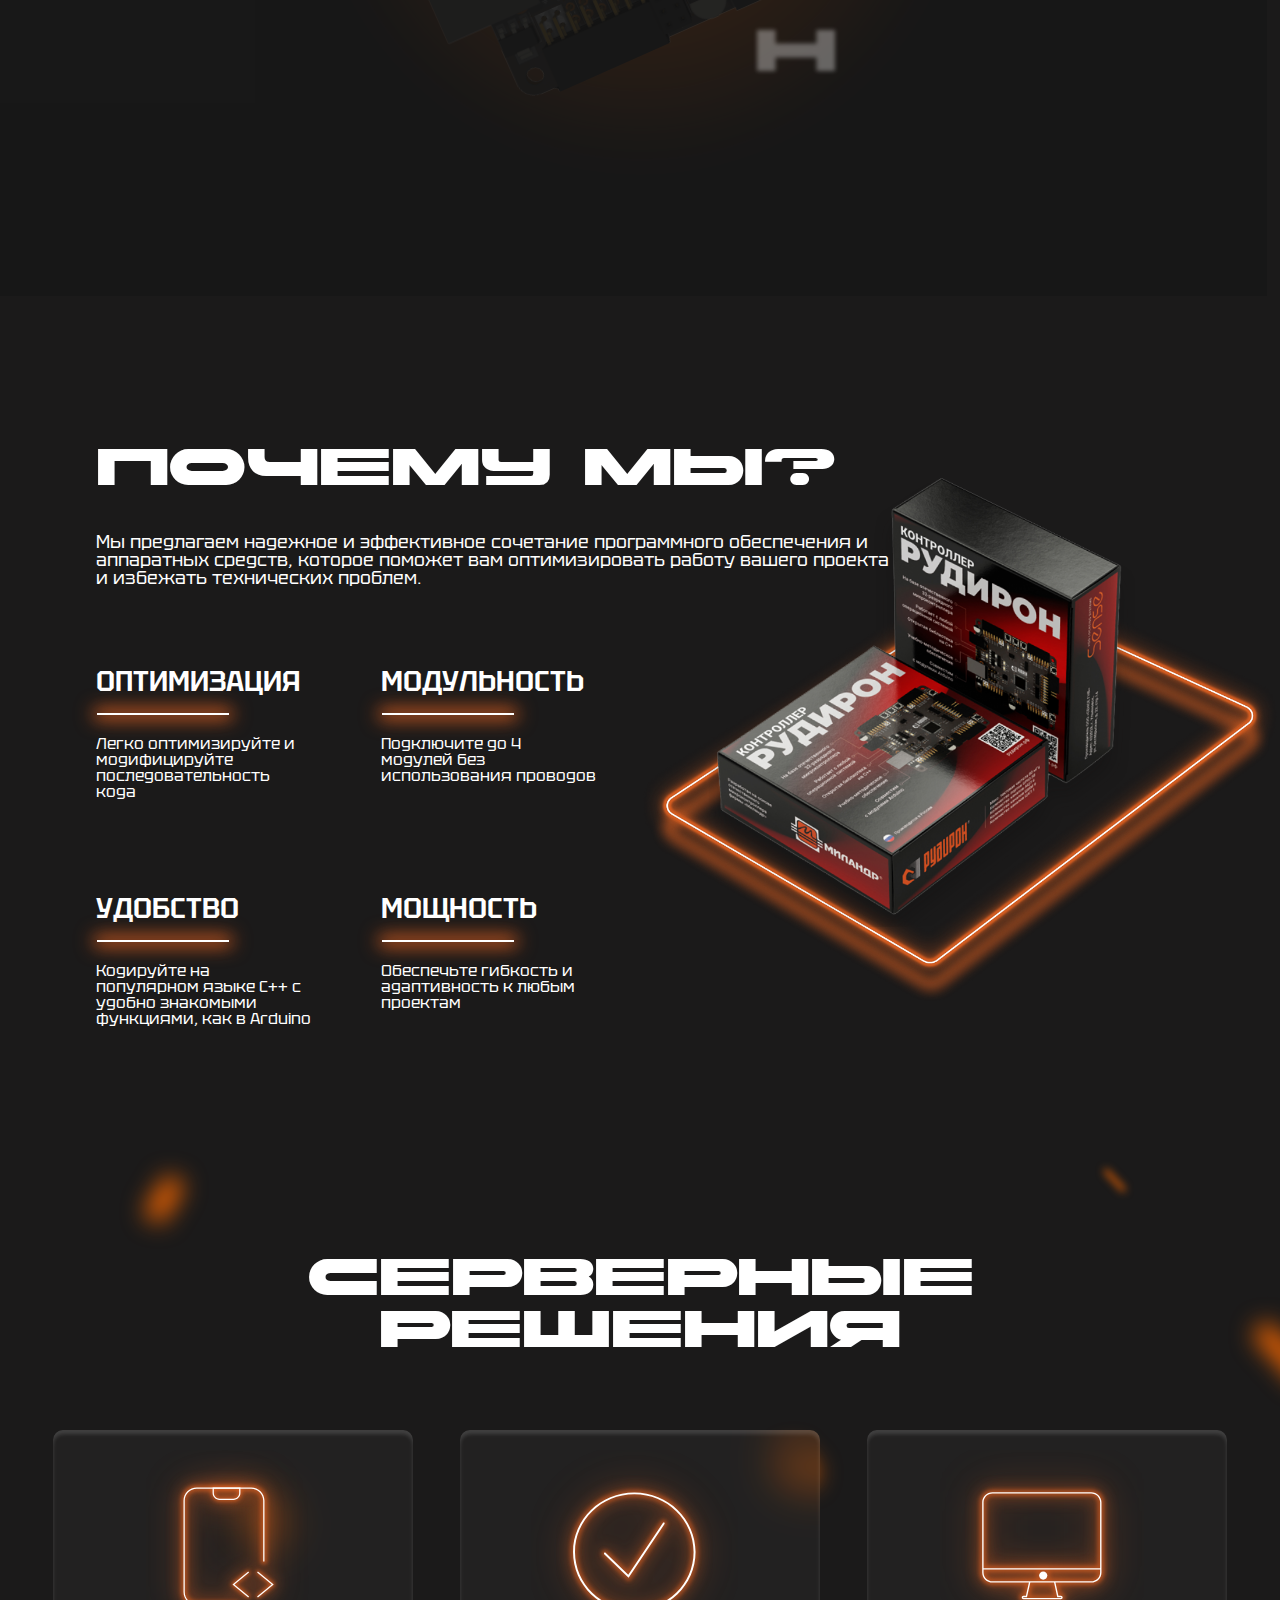
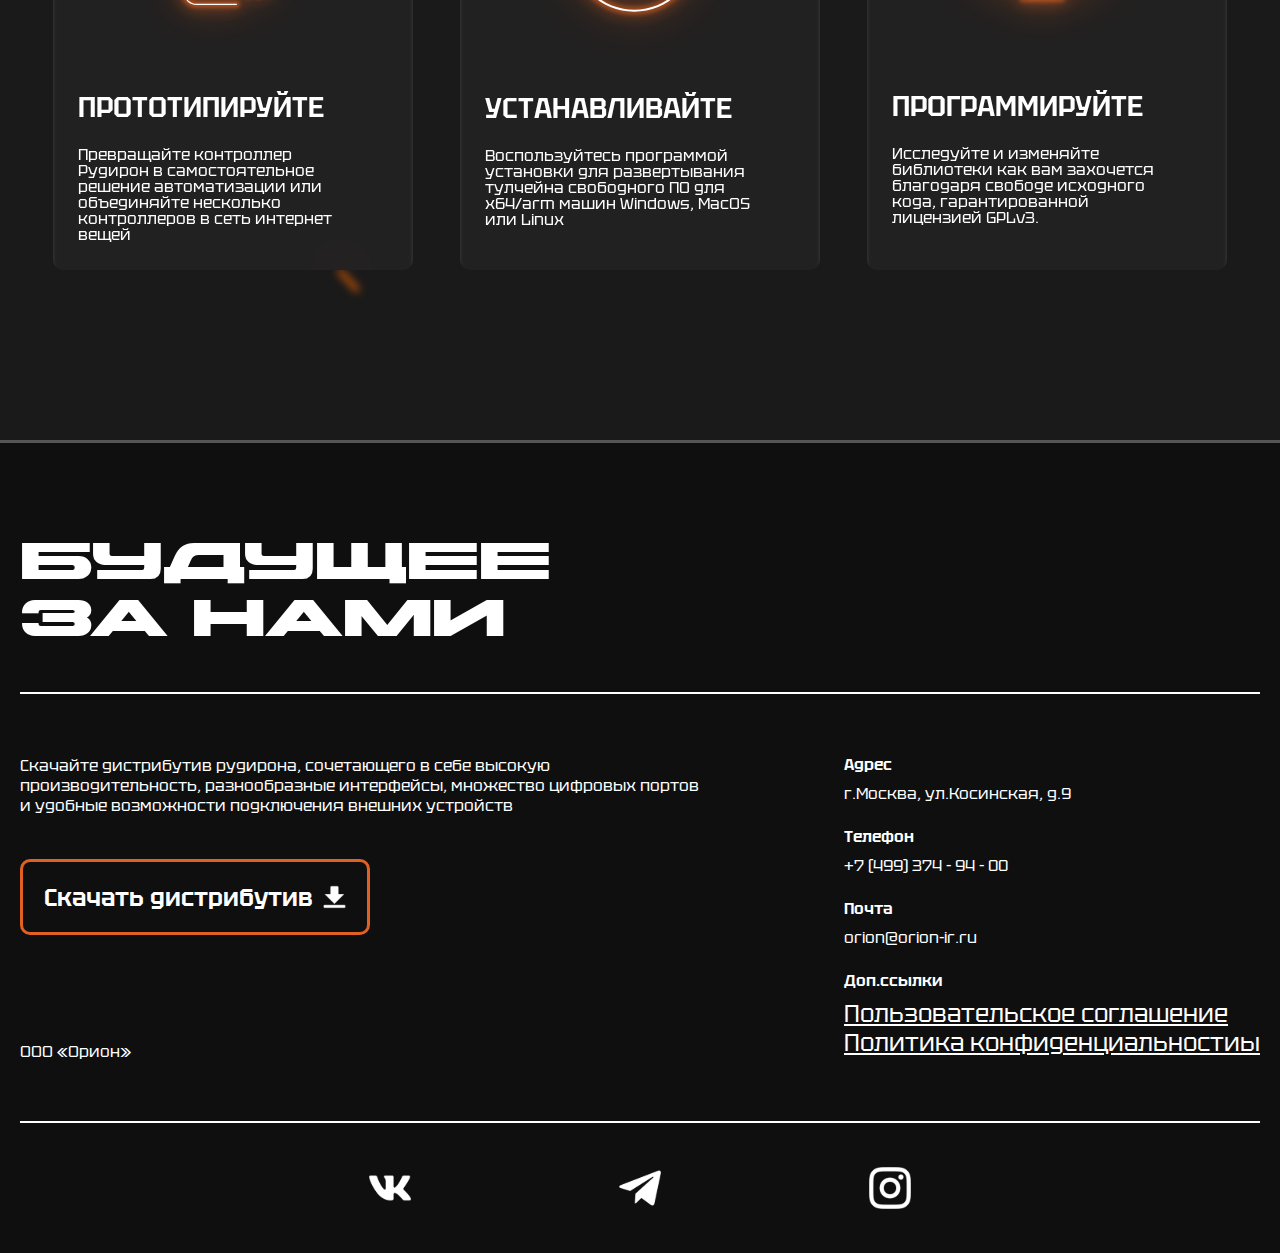
==== commit c918c4e2: "Update index.html" ====
--- a/index.html
+++ b/index.html
@@ -43,7 +43,7 @@
 				<div class="main__offer">
 					<div class="main__information">
 						<h1 class="main__title"><span class="main__title-shadow">РУДИРОН</span>РУДИРОН</h1>
-						<p class="main__text">Российский образовательный программно-аппаратный комплекс. Микроконтролер,
+						<p class="main__text text18">Российский образовательный программно-аппаратный комплекс. Микроконтролер,
 							 который упрощает проектирование и кодирование, ожидает вас для ваших образовательных и промышленных проектов! </p>
 							 <a href="" class="info-download__button button-two">Скачать дистрибутив<span class="button__download-icon"></span></a>
 
@@ -61,7 +61,7 @@
 					<div class="section__about">
 						
 						<h2 class="about__title">МЫ ЭТО</h2>
-						<p class="about__text">Уникальный Российский образовательный ПАК на базе
+						<p class="about__text text18">Уникальный Российский образовательный ПАК на базе
 							32-разрядного микроконтроллера К1986ВЕ92! Тактовая частота 80 МГц, 128 кБ ПЗУ и 32 кБ ОЗУ гарантируют мощную производительность. Конфигурируемые 9 портов с ШИМ, 
 						   12 каналов АЦП и ЦАП обеспечивают гибкость и адаптивность 
 						   к любым вашим проектам. Кодируйте на популярном языке C++ 
@@ -296,17 +296,17 @@
 						
 						<div class="rudiron-inf__block">
 							<h2 class="rudiron-inf__title">ПОЧЕМУ МЫ?</h2>
-							<p class="rudiron-inf__text">Мы предлагаем надежное и эффективное сочетание программного обеспечения и аппаратных средств, которое поможет вам оптимизировать работу вашего проекта 
+							<p class="rudiron-inf__text text18">Мы предлагаем надежное и эффективное сочетание программного обеспечения и аппаратных средств, которое поможет вам оптимизировать работу вашего проекта 
 								и избежать технических проблем. </p>
 							<div class="rudiron-infmini__stroke1">	
 			
 							<div class="rudiron-infmini__block1">
-								<h3 class="rudiron-infmini__title rudiron-infmini__title1">ОПТИМИЗАЦИЯ</h3>
+								<h3 class="rudiron-infmini__title rudiron-infmini__title1 rudiron-infmini__title2">ОПТИМИЗАЦИЯ</h3>
 								<p class="rudiron-infmini__text">Легко оптимизируйте
 									и модифицируйте последовательность кода </p>
 							</div>
 							<div class="rudiron-infmini__block">
-								<h3 class="rudiron-infmini__title">МОДУЛЬНОСТЬ</h3>
+								<h3 class="rudiron-infmini__title rudiron-infmini__title2">МОДУЛЬНОСТЬ</h3>
 								<p class="rudiron-infmini__text">Подключите до 4 модулей без использования проводов</p>
 							</div>
 							</div>
--- a/css/index.css
+++ b/css/index.css
@@ -76,6 +76,7 @@
 	margin: 0 auto;
 	text-align: center;
 	margin-bottom: 75px;
+	max-width: 1000px;
 }
 
 .from-whom__cards{
@@ -87,7 +88,7 @@
 
 .from-whom__card{
 	border: 2px solid white;
-	border-radius: 15px;
+	border-radius: 14px;
 	
 	width: 32%;
 	
@@ -195,6 +196,7 @@
 	background-image: url(../img/about-wall.svg);
 	background-repeat: no-repeat;
 	background-position: 50% 85%;
+	background-size: 160%;
 }
 
 .for-whom{
@@ -274,14 +276,15 @@
 	}
 }
 @media (max-width: 1800px){
-	.main__title{
-		font-size: 42px;
-	}
+
 
 	.rudiron-inf__image {
     width: 50%;
 	height: 50%;
 }
+.server-inf__card {
+    width: 432px;}
+
 	.rudiron-inf__text{
 		max-width: 800px;
 	}
@@ -295,17 +298,38 @@
 		margin-left: 15px;
 		margin-right: 15px;
 	}
-}
+	.rudiron-inf__image{
+		display: none;
+	}
+	.rudiron-inf{
+		background-image: url(../img/rudiron.png);
+		background-repeat: no-repeat;
+		background-size: 50%;
+		background-position: 100% 50%;
+	}
+	.server-card__text {
+		max-width: 365px;
+	}
+
+
+}
+
 @media (max-width: 1558px) {
 	.main__offer {
 		justify-content: center;
 	}
+	.main__title{
+		font-size: 68px;
+	}
+	.main__text {
+		max-width: 698px;
 	.rudiron-inf__image{
 		position: relative;
 		right: 67px;
 		width: 45%;
 		left: 25px;
 	}
+	
 
 	.rudiron-inf__text{
 		max-width: 680px;
@@ -313,9 +337,7 @@
 
 
 
-	h2{
-		font-size: 38px;
-	}
+
 
 	.rudiron-infmini__block1 {
 		margin-right: 35px;
@@ -329,7 +351,7 @@
 	}
 
 	.from-whom__card {
-		width: 380px;
+		width: 412px;
 	}
 	
 	.cardinftext {
@@ -341,13 +363,11 @@
 		padding-left: 0px;
 		padding-right: 0px;
 	}
-	h3 {
-		font-size: 24px;
-	}
+
 
 	.from-whom__cards {
-		margin-left: 20px;
-		margin-right: 20px;
+		margin-left: 45px;
+		margin-right: 45px;
 	}
 	.rudiron-infmini__title{
 		position: relative;
@@ -358,17 +378,49 @@
 			width: 132px;
 			bottom: 0;
 			height: 2px;
-			right: 195px;
+			right: 207px;
 			border: 1px solid #fff;
 			background-color: #ffffff;
 			margin: 0 0 0 -25px;
 			box-shadow: 0 0 20px 3px #e06121, 0 0 15px 1px #e06121, inset 0 0 1.3rem #e06121;
 		}
 	}
+	
+	}
 }
 
 @media (max-width: 1460px) {
-
+	.for-whom-section {
+		padding: 65px 30px;
+	}
+	.about__text{
+		margin-bottom: 65px;
+	}
+	.about__buttons {
+    	max-width: 760px;
+}
+	.main__image {
+		max-width: 40%;
+	}
+	h3 {
+		font-size: 28px;
+	}
+	.text18{
+		font-size: 18px;
+	}
+	p{
+		font-size: 16px;
+	}
+	.main__text{
+		max-width: 580px;
+		margin-bottom: 52px;
+	}
+	.rudiron-inf{
+		background-image: url(../img/rudiron.png);
+		background-repeat: no-repeat;
+		background-size: 50%;
+		background-position: 100% 50%;
+	}
 	.rudiron-infmini__title{
 		position: relative;
 		padding: 0 0 20px 0;
@@ -385,9 +437,7 @@
 			box-shadow: 0 0 20px 3px #e06121, 0 0 15px 1px #e06121, inset 0 0 1.3rem #e06121;
 		}
 	}
-	p{
-		font-size: 14px;
-	}
+	
 
 	.from-whom__card1{
 		margin-left: 20px;
@@ -395,10 +445,15 @@
 	}
 
 	.from-whom__card {
-		width: 280px;
-		max-height: 340px;
-	}
-	
+		width: 320px;
+		height: 380px;
+	}
+
+	.cardinftext {
+		padding-left: 15px;
+		padding-top: 17px;
+		padding-right: 12px;
+	}
 	.for-whom{
 		padding-left: 50px;
 		padding-right: 50px;
@@ -409,37 +464,62 @@
 	}
 	
 	.server-inf__card{
-		width: 340px;
+		height: 440px;
+		max-width: 360px;
+		padding-right: 10px;
+	}
+	.server-card__text{
+		max-width: 280px;
+	}
+
+
+	.from-whom__card:not(:last-child){
+		margin-bottom: 30px;
+		
+	}
+	.rudiron-infmini__text {
+    	max-width: 215px;
+	}
+	.server-inf__card:not(:last-child){
+		margin-bottom: 30px;
+	}
+	.about__text{
+		max-width: 590px;
+	}
+	
+	.main__offer{
+		margin-top: 0;
+	}
+
+	.server-card__title {
+		margin-bottom: 25px;
+	}
+	
+
+}
+@media (max-width: 1320px) {
+	.main__title {
+		font-size: 62px;
+	}
+	h2{
+		font-size: 52px;
+	}
+}
+@media (max-width: 1200px) {
+	h2{
+		font-size: 46px;
+	}
+	.section {
+		background-size: 200%;
+	}
+	.rudiron-inf__text{
+		max-width: 520px;
+	}
+	.server-inf__card{
 		height: 440px;
 		max-width: 320px;
 		padding-right: 10px;
 	}
-
-
-	.from-whom__card:not(:last-child){
-		margin-bottom: 30px;
-		
-	}
-	.rudiron-infmini__text {
-    	max-width: 215px;
-	}
-	.server-inf__card:not(:last-child){
-		margin-bottom: 30px;
-	}
-	.about__text{
-		max-width: 590px;
-	}
-	.main__image {
-		max-width: 40%;
-	}
-	.main__offer{
-		margin-top: 0;
-	}
-
-
-}
-
-@media (max-width: 1200px) {
 	.rudiron-infmini__stroke1{
 		margin-bottom: 42px;
 	}
@@ -456,6 +536,12 @@
 
 
 @media (max-width: 1070px) {
+	.main__image {
+		max-width: 48%;
+	}
+	.server-card__img{
+		margin-bottom: 22px;
+	}
 	.rudiron-infmini__title{
 		position: relative;
 		padding: 0 0 20px 0;
@@ -472,6 +558,22 @@
 			box-shadow: 0 0 20px 3px #e06121, 0 0 15px 1px #e06121, inset 0 0 1.3rem #e06121;
 		}
 	}
+	.rudiron-infmini__title2{
+		position: relative;
+		padding: 0 0 20px 0;
+		&::after{
+			content: '';
+			position: absolute;
+			width: 102px;
+			bottom: 0;
+			height: 2px;
+			right: 71px;
+			border: 1px solid #fff;
+			background-color: #ffffff;
+			margin: 0 0 0 -25px;
+			box-shadow: 0 0 20px 3px #e06121, 0 0 15px 1px #e06121, inset 0 0 1.3rem #e06121;
+		}
+	}
 	.server-card__img{
 		width: 40%;
 	}
@@ -517,8 +619,12 @@
 	}
 
 	.server-inf__card{
-		height: 340px;
-		width: 320px;
+		height: 400px;
+		max-width: 360px;
+	}
+
+	.server-card__text{
+		max-width: 290px;
 	}
 
 	.server-card__title{
@@ -530,18 +636,59 @@
 }
 
 @media (max-width: 1024px) {
-
+	
+	.rudiron-infmini__title2{
+		position: relative;
+		padding: 0 0 20px 0;
+		&::after{
+			content: '';
+			position: absolute;
+			width: 102px;
+			bottom: 0;
+			height: 2px;
+			right: 58px;
+			border: 1px solid #fff;
+			background-color: #ffffff;
+			margin: 0 0 0 -25px;
+			box-shadow: 0 0 20px 3px #e06121, 0 0 15px 1px #e06121, inset 0 0 1.3rem #e06121;
+		}
+	}
+	.rudiron-inf__text{
+		margin-bottom: 45px;
+	}
+	
+	.main__title{
+		font-size: 52px;
+	}
 	.main__text {
-		max-width: 600px;
-		margin-bottom: 42px;
+		max-width: 520px;
+		margin-bottom: 38px;
 	}
 
 	.from-whom__card {
 		width: 210px;
 	}
-
+	.about__title{
+		font-size: 34px;
+	}
+	.for-whom__title{
+		font-size: 34px;
+	}
+	.rudiron-inf__title{
+		font-size: 34px;
+	}
+	.server-inf__title{
+		font-size: 34px;
+	}
 	h3 {
-		font-size: 16px;
+		font-size: 21px;
+	}
+	.text18{
+		font-size: 11px;
+	}
+	.from-whom__card{
+		height: 300px;
+		width: 260px;
 	}
 
 	.cardinftext {
@@ -561,9 +708,25 @@
 		height: 54px;
 		font-size: 10px;
 	}
+	.server-inf__card{
+		height: 340px;
+	}
 }
 
 @media (max-width: 800px) {
+	.rudiron-infmini__block1 {
+		margin-right: 40px;
+	}
+	.main__text{
+		max-width: 520px;
+	}
+	.section {
+		background-size: 210%;
+		background-position: 50% 55%;
+	}
+	.about__text{
+		max-width: 520px;
+	}
 	.rudiron-infmini__stroke1{
 		margin-bottom: 42px;
 	}
@@ -599,8 +762,67 @@
 	}
 }
 
-
+@media (max-width: 650px) {
+	
+
+	.main__title{
+		font-size: 42px;
+	}
+	.main__title-shadow {
+		position: absolute;
+		-webkit-text-stroke: 2px #E06121;
+		color: rgb(0, 0, 0, 0);
+		left: 14px;
+		top: 8px;
+		z-index: -1;
+	}
+	.main__text {
+		max-width: 420px;
+	}
+	.about__title{
+		font-size: 26px;
+	}
+	.for-whom__title{
+		font-size: 26px;
+	}
+	.rudiron-inf__title{
+		font-size: 26px;
+	}
+	.server-inf__title{
+		font-size: 26px;
+	}
+	.about__text{
+		max-width: 420px;
+		margin-bottom: 35px;
+	}
+	.server-inf__title{
+		max-width: 500px;
+	}
+}
 @media (max-width: 480px) {
+	.server-card__title {
+		margin-left: 8px;}
+	.info-download__button{
+		font-size: 10px;
+	}
+	.cardinftext{
+		padding: 0;
+	}
+	.from-whom__card{
+		height: 250px;
+	}
+	.about__title{
+		font-size: 20px;
+	}
+	.for-whom__title{
+		font-size: 20px;
+	}
+	.rudiron-inf__title{
+		font-size: 20px;
+	}
+	.server-inf__title{
+		font-size: 20px;
+	}
 	.main__offer {
 		justify-content: space-between;
 	}
@@ -611,7 +833,7 @@
 	}
 
 	.main__image {
-		max-width: 60%;
+		max-width: 100%;
 	}
 	body{
 		font-size: 11px;
@@ -634,20 +856,22 @@
 	.main__text{
 		margin-top: 10px;
 		margin-bottom: 25px;
-	}
-
-
+		max-width: 285px;
+	}
+
+
+
+	.info-download__button {
+		padding-left: 0px; 
+	}
 	.button-two{
-		padding-left: 50px;
-		padding-right: 50px;	
-		padding-top: 23px;
-		padding-bottom: 23px;
-	}
-
+		width: 144px;
+
+		height: 31px;
+	}
 	.button-one{
 		width: 154px;
-		padding-top: 23px;
-		padding-bottom: 23px;
+		height: 31px;
 	}
 	.info-download__button{
 		width: 154px;
@@ -698,7 +922,7 @@
 	
 
 	.card__title {
-		margin-top: 4px;
+		margin-top: 10px;
 		margin-left: 12.4px;
 		margin-bottom: 3px;
 	}
@@ -828,7 +1052,7 @@
 
 .server-card__text{
 	width: 164px;
-	margin-left: 7px;
+	margin-left: 8px;
 }
 .server-inf__cards{
 	margin-bottom: 90px;
@@ -842,7 +1066,10 @@
 }
 
 .button-two{
-	width: 144px;
+	height: 31px;
+	font-size: 10px;
+}
+.button-one{
 	height: 31px;
 	font-size: 10px;
 }
@@ -852,9 +1079,17 @@
 	height: 31px;
 	font-size: 10px;
 }
+.button__download-icon {
+	margin-left: 10px;
+	width: 10px;
+	height: 10px;
+	background-image: url(../img/downld_icon.svg);
+	background-repeat: no-repeat;
+}
 }
 
 @media (max-width: 340px) {
+	
 	.rudiron-infmini__title{
 		position: relative;
 		padding: 0 0 20px 0;
